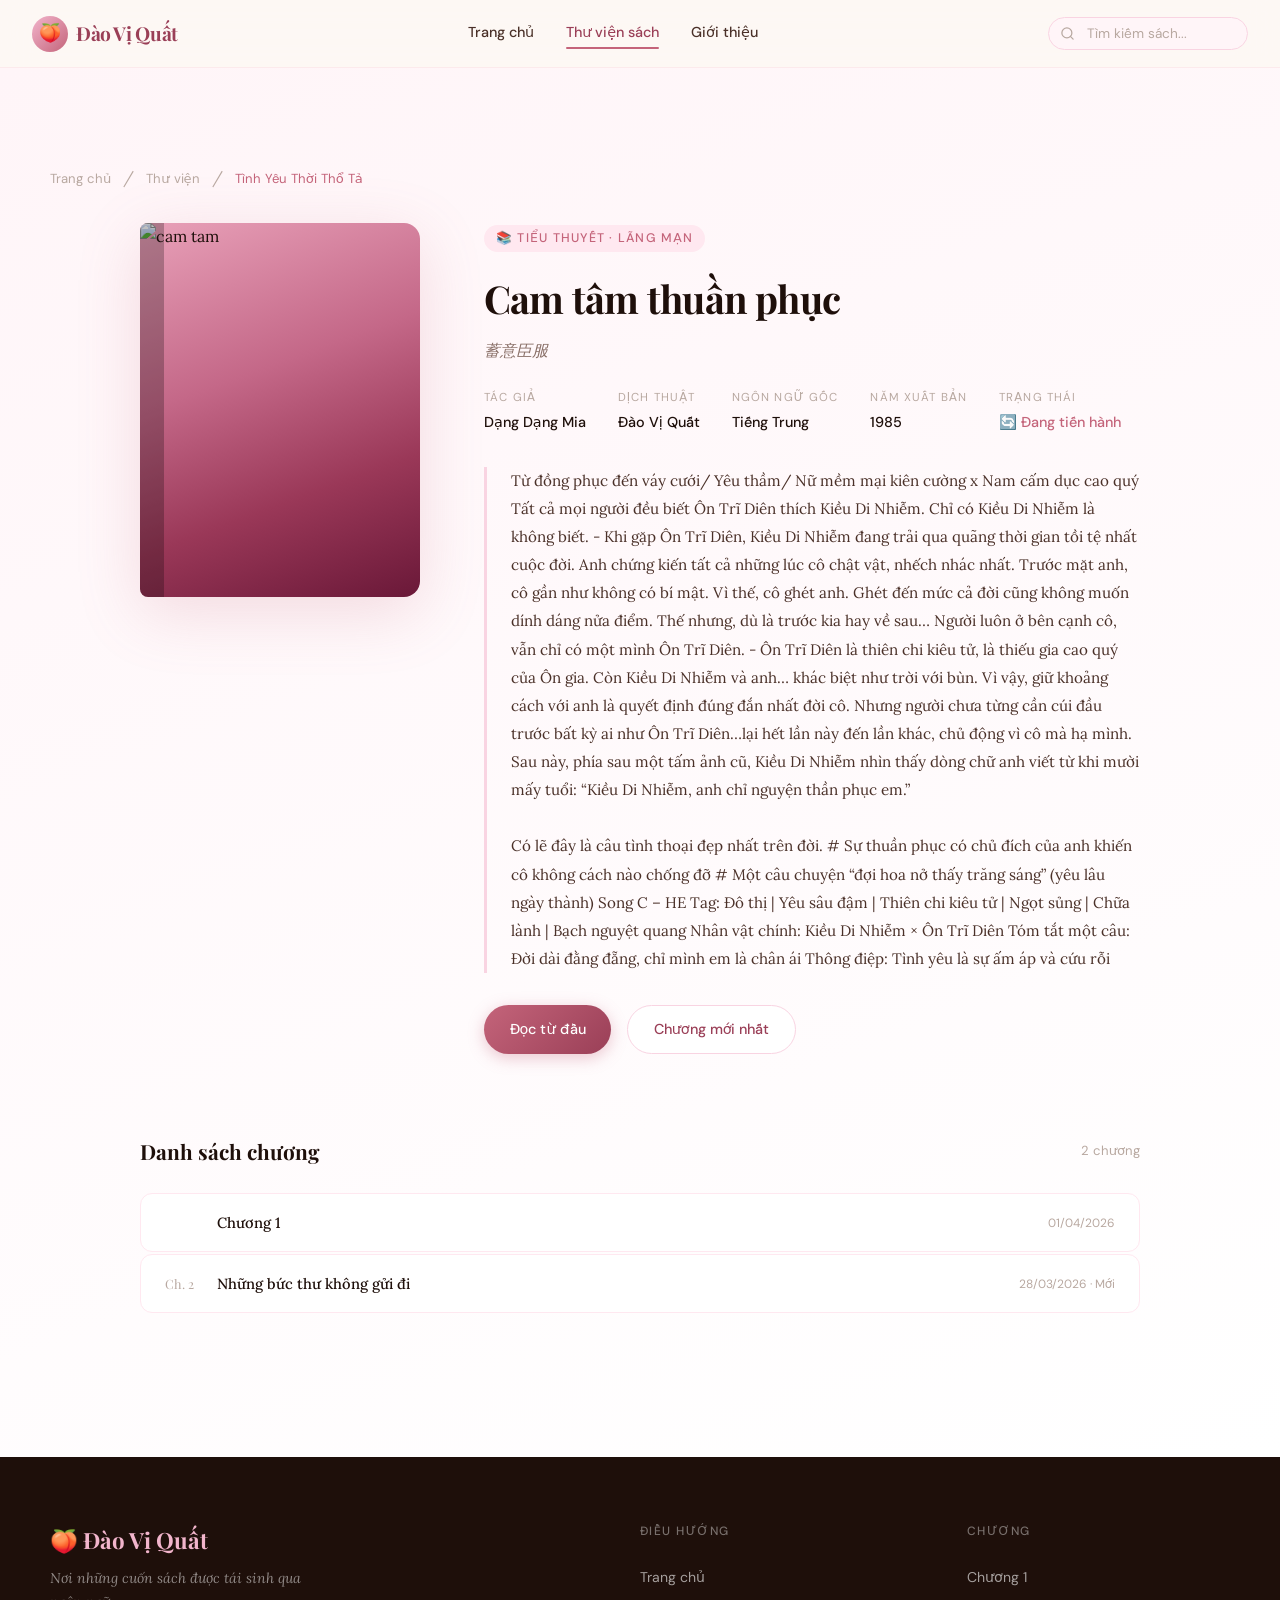
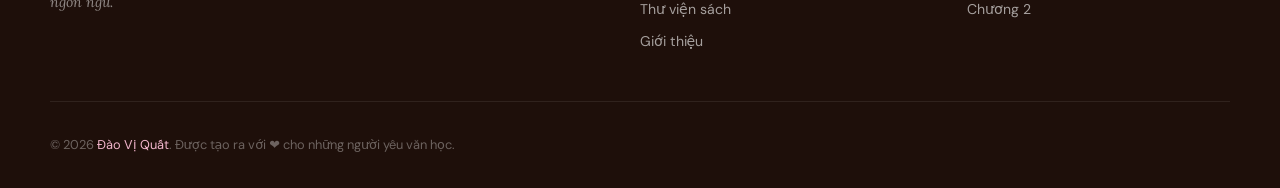
==== books/tinh-yeu-thoi-cholera/index.html @ f470ca55 "Initial commit" ====
<!DOCTYPE html>
<html lang="vi">
<head>
  <meta charset="UTF-8" />
  <meta name="viewport" content="width=device-width, initial-scale=1.0" />
  <meta name="description" content="Tình Yêu Thời Thổ Tả — Gabriel García Márquez. Bản dịch tiếng Việt bởi nhóm Đào Vị Quất." />
  <title>Tình Yêu Thời Thổ Tả — Đào Vị Quất</title>
  <link rel="preconnect" href="https://fonts.googleapis.com" />
  <link rel="preconnect" href="https://fonts.gstatic.com" crossorigin />
  <link href="https://fonts.googleapis.com/css2?family=Playfair+Display:ital,wght@0,400;0,600;0,700;1,400;1,600&family=Lora:ital,wght@0,400;0,500;1,400&family=DM+Sans:wght@300;400;500&display=swap" rel="stylesheet" />
  <link rel="stylesheet" href="../../assets/styles/main.css" />
</head>
<body>

  <!-- Navigation -->
  <nav class="navbar" id="navbar">
    <a href="../../index.html" class="nav-logo">
      <div class="nav-logo-icon">🍑</div>
      <span class="nav-logo-text">Đào Vị Quất</span>
    </a>
    <div class="nav-links">
      <a href="../../index.html">Trang chủ</a>
      <a href="../../library.html" class="active">Thư viện sách</a>
      <a href="../../about.html">Giới thiệu</a>
    </div>
    <div class="nav-search">
      <div class="search-input-wrap">
        <svg class="search-icon" xmlns="http://www.w3.org/2000/svg" width="15" height="15" viewBox="0 0 24 24" fill="none" stroke="currentColor" stroke-width="2" stroke-linecap="round" stroke-linejoin="round"><circle cx="11" cy="11" r="8"/><path d="m21 21-4.35-4.35"/></svg>
        <input type="text" placeholder="Tìm kiếm sách..." aria-label="Tìm kiếm" />
      </div>
    </div>
    <button class="nav-toggle" id="navToggle" aria-label="Mở menu">
      <span></span><span></span><span></span>
    </button>
  </nav>

  <!-- Book Detail Header -->
  <div class="book-detail-header">
    <div class="container">
      <!-- Breadcrumb -->
      <nav style="margin-bottom: 2rem;">
        <a href="../../index.html" style="font-family: var(--font-ui); font-size: 0.82rem; color: var(--text-mute);">Trang chủ</a>
        <span style="color: var(--text-mute); margin: 0 0.5rem;">/</span>
        <a href="../../library.html" style="font-family: var(--font-ui); font-size: 0.82rem; color: var(--text-mute);">Thư viện</a>
        <span style="color: var(--text-mute); margin: 0 0.5rem;">/</span>
        <span style="font-family: var(--font-ui); font-size: 0.82rem; color: var(--rose);">Tình Yêu Thời Thổ Tả</span>
      </nav>

      <div class="book-detail-layout">
        <!-- Cover -->
        <div class="book-detail-cover fade-in">
          <div class="book-detail-cover-art" style="background: linear-gradient(160deg,#E8A0B8 0%,#C46888 40%,#9A3858 70%,#6A1838 100%)">
            <img src="camtam.jpg" alt="cam tam" class="book-cover-img">
            <div class="book-detail-spine"></div>
            <div class="book-detail-cover-inner">
            </div>
          </div>
        </div>

        <!-- Info -->
        <div class="book-detail-info fade-in" data-delay="0.1">
          <div class="book-detail-genre">📚 Tiểu thuyết · Lãng mạn</div>

          <h1 class="book-detail-title">Cam tâm thuần phục</h1>
          <p class="book-detail-title-original">蓄意臣服 </p>

          <div class="book-meta-row">
            <div class="book-meta-item">
              <div class="book-meta-label">Tác giả</div>
              <div class="book-meta-value">Dạng Dạng Mia</div>
            </div>
            <div class="book-meta-item">
              <div class="book-meta-label">Dịch thuật</div>
              <div class="book-meta-value">Đào Vị Quất</div>
            </div>
            <div class="book-meta-item">
              <div class="book-meta-label">Ngôn ngữ gốc</div>
              <div class="book-meta-value">Tiếng Trung</div>
            </div>
            <div class="book-meta-item">
              <div class="book-meta-label">Năm xuất bản</div>
              <div class="book-meta-value">1985</div>
            </div>
            <div class="book-meta-item">
              <div class="book-meta-label">Trạng thái</div>
              <div class="book-meta-value" style="color: var(--rose);">🔄 Đang tiến hành</div>
            </div>
          </div>

          <blockquote class="book-description">
            Từ đồng phục đến váy cưới/ Yêu thầm/ Nữ mềm mại kiên cường x Nam cấm dục cao quý
Tất cả mọi người đều biết Ôn Trĩ Diên thích Kiều Di Nhiễm.
Chỉ có Kiều Di Nhiễm là không biết.
-
Khi gặp Ôn Trĩ Diên, Kiều Di Nhiễm đang trải qua quãng thời gian tồi tệ nhất cuộc đời.
Anh chứng kiến tất cả những lúc cô chật vật, nhếch nhác nhất.
Trước mặt anh, cô gần như không có bí mật.
Vì thế, cô ghét anh.
Ghét đến mức cả đời cũng không muốn dính dáng nửa điểm.
Thế nhưng, dù là trước kia hay về sau…
Người luôn ở bên cạnh cô, vẫn chỉ có một mình Ôn Trĩ Diên.
-
Ôn Trĩ Diên là thiên chi kiêu tử, là thiếu gia cao quý của Ôn gia.
Còn Kiều Di Nhiễm và anh… khác biệt như trời với bùn.
Vì vậy, giữ khoảng cách với anh  là quyết định đúng đắn nhất đời cô.
Nhưng người chưa từng cần cúi đầu trước bất kỳ ai như Ôn Trĩ Diên…lại hết lần này đến lần khác, chủ động vì cô mà hạ mình.
Sau này, phía sau một tấm ảnh cũ, Kiều Di Nhiễm nhìn thấy dòng chữ anh viết từ khi mười mấy tuổi:
“Kiều Di Nhiễm, anh chỉ nguyện thần phục em.”

            <br /><br />
            Có lẽ đây là câu tình thoại đẹp nhất trên đời.
# Sự thuần phục có chủ đích của anh khiến cô không cách nào chống đỡ #
Một câu chuyện “đợi hoa nở thấy trăng sáng” (yêu lâu ngày thành)
Song C – HE
Tag: Đô thị | Yêu sâu đậm | Thiên chi kiêu tử | Ngọt sủng | Chữa lành | Bạch nguyệt quang
Nhân vật chính: Kiều Di Nhiễm × Ôn Trĩ Diên
Tóm tắt một câu:
Đời dài đằng đẵng, chỉ mình em là chân ái
Thông điệp:
Tình yêu là sự ấm áp và cứu rỗi

          </blockquote>

          <div class="book-detail-actions">
            <a href="chapter1.html" class="btn btn-primary">
              Đọc từ đầu
            </a>
            <a href="chapter2.html" class="btn btn-secondary">
              Chương mới nhất
            </a>
          </div>
        </div>
      </div>

      <!-- Chapter List -->
      <div class="chapter-list-section">
        <div class="chapter-list-header">
          <h2 class="chapter-list-title">Danh sách chương</h2>
          <span style="font-family: var(--font-ui); font-size: 0.82rem; color: var(--text-mute);">2 chương</span>
        </div>

        <div class="chapter-list">
          <a href="chapter1.html" class="chapter-item">
            <div class="chapter-item-left">
              <span class="chapter-number"></span>
              <span class="chapter-item-title">Chương 1</span>
            </div>
            <span class="chapter-item-meta">01/04/2026</span>
          </a>
          <a href="chapter2.html" class="chapter-item">
            <div class="chapter-item-left">
              <span class="chapter-number">Ch. 2</span>
              <span class="chapter-item-title">Những bức thư không gửi đi</span>
            </div>
            <span class="chapter-item-meta">28/03/2026 · Mới</span>
          </a>
        </div>
      </div>
    </div>
  </div>

  <!-- Footer -->
  <footer class="footer">
    <div class="footer-inner">
      <div class="footer-top">
        <div>
          <div class="footer-brand-name">🍑 Đào Vị Quất</div>
          <p class="footer-brand-desc">Nơi những cuốn sách được tái sinh qua ngôn ngữ.</p>
        </div>
        <div>
          <div class="footer-col-title">Điều hướng</div>
          <nav class="footer-links">
            <a href="../../index.html">Trang chủ</a>
            <a href="../../library.html">Thư viện sách</a>
            <a href="../../about.html">Giới thiệu</a>
          </nav>
        </div>
        <div>
          <div class="footer-col-title">Chương</div>
          <nav class="footer-links">
            <a href="chapter1.html">Chương 1</a>
            <a href="chapter2.html">Chương 2</a>
          </nav>
        </div>
      </div>
      <div class="footer-bottom">
        <p class="footer-copy">© 2026 <span>Đào Vị Quất</span>. Được tạo ra với ❤️ cho những người yêu văn học.</p>
      </div>
    </div>
  </footer>

  <script src="../../assets/scripts/main.js"></script>
</body>
</html>
---- assets/styles/main.css ----
/* ============================================================
   ĐÀO VỊ QUẤT — Main Stylesheet
   A premium literary translation platform
   ============================================================ */

/* --- Google Fonts --- */
@import url('https://fonts.googleapis.com/css2?family=Playfair+Display:ital,wght@0,400;0,600;0,700;1,400;1,600&family=Lora:ital,wght@0,400;0,500;1,400&family=DM+Sans:wght@300;400;500&display=swap');

/* ============================================================
   CSS CUSTOM PROPERTIES
   ============================================================ */
:root {
  /* Pink Palette */
  --pink-50:  #FFF5F8;
  --pink-100: #FFE8F0;
  --pink-200: #F9D4E2;
  --pink-300: #F2B5CC;
  --pink-400: #E88FAF;
  --pink-500: #D4698F;
  --pink-600: #B84E75;
  --pink-700: #8E3258;
  --rose:     #C4647A;
  --rose-dark:#9A3F57;

  /* Neutral Palette */
  --cream:    #FDF8F5;
  --beige:    #F5EDE6;
  --warm-100: #EDE0D8;
  --warm-200: #D4C5BA;
  --text-dark:#1E0F0A;
  --text-mid: #4A3028;
  --text-soft:#8A7068;
  --text-mute:#B8A8A0;

  /* Typography */
  --font-serif: 'Playfair Display', Georgia, serif;
  --font-body:  'Lora', Georgia, serif;
  --font-ui:    'DM Sans', system-ui, sans-serif;

  /* Spacing */
  --space-xs:  0.25rem;
  --space-sm:  0.5rem;
  --space-md:  1rem;
  --space-lg:  1.5rem;
  --space-xl:  2rem;
  --space-2xl: 3rem;
  --space-3xl: 4rem;
  --space-4xl: 6rem;

  /* Borders */
  --radius-sm: 6px;
  --radius-md: 12px;
  --radius-lg: 20px;
  --radius-xl: 32px;

  /* Shadows */
  --shadow-sm:  0 2px 8px rgba(196, 100, 122, 0.08);
  --shadow-md:  0 4px 20px rgba(196, 100, 122, 0.12);
  --shadow-lg:  0 8px 40px rgba(196, 100, 122, 0.16);
  --shadow-xl:  0 16px 64px rgba(196, 100, 122, 0.20);

  /* Transitions */
  --ease-smooth: cubic-bezier(0.4, 0, 0.2, 1);
  --ease-spring: cubic-bezier(0.34, 1.56, 0.64, 1);
}

/* ============================================================
   RESET & BASE
   ============================================================ */
*, *::before, *::after {
  box-sizing: border-box;
  margin: 0;
  padding: 0;
}

html {
  scroll-behavior: smooth;
  font-size: 16px;
}

body {
  font-family: var(--font-body);
  background-color: var(--cream);
  color: var(--text-dark);
  line-height: 1.7;
  -webkit-font-smoothing: antialiased;
  -moz-osx-font-smoothing: grayscale;
  overflow-x: hidden;
}

img {
  max-width: 100%;
  height: auto;
  display: block;
}

a {
  color: inherit;
  text-decoration: none;
}

ul { list-style: none; }

button {
  cursor: pointer;
  border: none;
  background: none;
  font-family: inherit;
}

/* ============================================================
   NAVIGATION
   ============================================================ */
.navbar {
  position: fixed;
  top: 0;
  left: 0;
  right: 0;
  z-index: 1000;
  padding: 0 var(--space-xl);
  height: 68px;
  display: flex;
  align-items: center;
  justify-content: space-between;
  background: rgba(253, 248, 245, 0.82);
  backdrop-filter: blur(20px);
  -webkit-backdrop-filter: blur(20px);
  border-bottom: 1px solid rgba(249, 212, 226, 0.4);
  transition: box-shadow 0.3s var(--ease-smooth);
}

.navbar.scrolled {
  box-shadow: var(--shadow-sm);
}

/* Logo */
.nav-logo {
  display: flex;
  align-items: center;
  gap: var(--space-sm);
}

.nav-logo-icon {
  width: 36px;
  height: 36px;
  background: linear-gradient(135deg, var(--pink-300), var(--rose));
  border-radius: 50%;
  display: flex;
  align-items: center;
  justify-content: center;
  font-size: 18px;
}

.nav-logo-text {
  font-family: var(--font-serif);
  font-size: 1.2rem;
  font-weight: 700;
  color: var(--rose-dark);
  letter-spacing: -0.02em;
}

/* Nav Links */
.nav-links {
  display: flex;
  align-items: center;
  gap: var(--space-xl);
}

.nav-links a {
  font-family: var(--font-ui);
  font-size: 0.9rem;
  font-weight: 500;
  color: var(--text-mid);
  position: relative;
  padding-bottom: 2px;
  transition: color 0.25s;
}

.nav-links a::after {
  content: '';
  position: absolute;
  bottom: -2px;
  left: 0;
  width: 0;
  height: 2px;
  background: var(--rose);
  border-radius: 2px;
  transition: width 0.3s var(--ease-smooth);
}

.nav-links a:hover,
.nav-links a.active {
  color: var(--rose-dark);
}

.nav-links a:hover::after,
.nav-links a.active::after {
  width: 100%;
}

/* Nav Search */
.nav-search {
  display: flex;
  align-items: center;
  gap: var(--space-md);
}

.search-input-wrap {
  position: relative;
  display: flex;
  align-items: center;
}

.search-input-wrap input {
  padding: 0.45rem 1rem 0.45rem 2.4rem;
  border: 1.5px solid var(--pink-200);
  border-radius: 100px;
  background: var(--pink-50);
  font-family: var(--font-ui);
  font-size: 0.85rem;
  color: var(--text-dark);
  width: 200px;
  transition: border-color 0.25s, box-shadow 0.25s, width 0.3s var(--ease-smooth);
  outline: none;
}

.search-input-wrap input:focus {
  border-color: var(--rose);
  box-shadow: 0 0 0 3px rgba(196, 100, 122, 0.1);
  width: 260px;
}

.search-input-wrap input::placeholder {
  color: var(--text-mute);
}

.search-icon {
  position: absolute;
  left: 0.75rem;
  color: var(--text-mute);
  pointer-events: none;
}

/* Mobile Menu Toggle */
.nav-toggle {
  display: none;
  flex-direction: column;
  gap: 5px;
  cursor: pointer;
  padding: 4px;
}

.nav-toggle span {
  width: 24px;
  height: 2px;
  background: var(--text-mid);
  border-radius: 2px;
  transition: 0.3s;
}

/* ============================================================
   HERO SECTION
   ============================================================ */
.hero {
  min-height: 100vh;
  display: flex;
  align-items: center;
  position: relative;
  overflow: hidden;
  padding: 0 var(--space-xl);
  padding-top: 68px;
}

/* Decorative background layers */
.hero-bg {
  position: absolute;
  inset: 0;
  z-index: 0;
}

.hero-bg-gradient {
  position: absolute;
  inset: 0;
  background:
    radial-gradient(ellipse 80% 70% at 60% 40%, rgba(249, 212, 226, 0.5) 0%, transparent 70%),
    radial-gradient(ellipse 50% 60% at 10% 80%, rgba(242, 181, 204, 0.3) 0%, transparent 60%),
    linear-gradient(160deg, #FFF5F8 0%, #FDF3F0 50%, #FFF8F5 100%);
}

/* Decorative petals */
.petal {
  position: absolute;
  border-radius: 50% 0 50% 0;
  opacity: 0.12;
  animation: floatPetal linear infinite;
}

.petal-1 { width: 120px; height: 120px; top: 15%; right: 15%; background: var(--pink-300); animation-duration: 18s; animation-delay: 0s; }
.petal-2 { width: 80px; height: 80px; top: 60%; right: 8%; background: var(--rose); animation-duration: 22s; animation-delay: -5s; transform: rotate(45deg); }
.petal-3 { width: 160px; height: 160px; top: 20%; right: 35%; background: var(--pink-200); animation-duration: 26s; animation-delay: -10s; transform: rotate(90deg); }
.petal-4 { width: 60px; height: 60px; top: 70%; left: 5%; background: var(--pink-400); animation-duration: 20s; animation-delay: -8s; }
.petal-5 { width: 100px; height: 100px; top: 35%; right: 5%; background: var(--pink-300); animation-duration: 30s; animation-delay: -15s; transform: rotate(135deg); }

@keyframes floatPetal {
  0%   { transform: translateY(0) rotate(0deg); }
  33%  { transform: translateY(-20px) rotate(120deg); }
  66%  { transform: translateY(10px) rotate(240deg); }
  100% { transform: translateY(0) rotate(360deg); }
}

/* Decorative circle */
.hero-circle {
  position: absolute;
  right: -80px;
  top: 50%;
  transform: translateY(-50%);
  width: 600px;
  height: 600px;
  border-radius: 50%;
  background: linear-gradient(135deg, var(--pink-200) 0%, var(--pink-300) 50%, var(--pink-400) 100%);
  opacity: 0.18;
  filter: blur(2px);
}

/* Hero Content */
.hero-content {
  position: relative;
  z-index: 1;
  max-width: 680px;
  animation: heroFadeIn 1s var(--ease-smooth) both;
}

@keyframes heroFadeIn {
  from { opacity: 0; transform: translateY(30px); }
  to   { opacity: 1; transform: translateY(0); }
}

.hero-eyebrow {
  display: inline-flex;
  align-items: center;
  gap: var(--space-sm);
  font-family: var(--font-ui);
  font-size: 0.82rem;
  font-weight: 500;
  letter-spacing: 0.12em;
  text-transform: uppercase;
  color: var(--rose);
  margin-bottom: var(--space-lg);
  animation: heroFadeIn 1s var(--ease-smooth) 0.1s both;
}

.hero-eyebrow-line {
  width: 32px;
  height: 1px;
  background: var(--rose);
}

.hero-title {
  font-family: var(--font-serif);
  font-size: clamp(3rem, 6vw, 5.5rem);
  font-weight: 700;
  line-height: 1.08;
  letter-spacing: -0.03em;
  color: var(--rose-dark);
  margin-bottom: var(--space-lg);
  animation: heroFadeIn 1s var(--ease-smooth) 0.2s both;
}

.hero-title em {
  font-style: italic;
  color: var(--rose);
}

.hero-tagline {
  font-family: var(--font-body);
  font-size: clamp(1.05rem, 2vw, 1.25rem);
  font-style: italic;
  color: var(--text-mid);
  margin-bottom: var(--space-md);
  animation: heroFadeIn 1s var(--ease-smooth) 0.3s both;
}

.hero-desc {
  font-family: var(--font-ui);
  font-size: 0.95rem;
  color: var(--text-soft);
  max-width: 480px;
  line-height: 1.7;
  margin-bottom: var(--space-2xl);
  animation: heroFadeIn 1s var(--ease-smooth) 0.4s both;
}

.hero-actions {
  display: flex;
  gap: var(--space-md);
  flex-wrap: wrap;
  animation: heroFadeIn 1s var(--ease-smooth) 0.5s both;
}

/* Hero Stats */
.hero-stats {
  position: relative;
  z-index: 1;
  display: flex;
  gap: var(--space-2xl);
  margin-top: var(--space-3xl);
  padding-top: var(--space-2xl);
  border-top: 1px solid var(--pink-200);
  animation: heroFadeIn 1s var(--ease-smooth) 0.6s both;
}

.hero-stat-number {
  font-family: var(--font-serif);
  font-size: 2rem;
  font-weight: 700;
  color: var(--rose-dark);
  line-height: 1;
}

.hero-stat-label {
  font-family: var(--font-ui);
  font-size: 0.8rem;
  color: var(--text-soft);
  margin-top: 4px;
}

/* Hero Book Mockup */
.hero-visual {
  position: absolute;
  right: 8%;
  top: 50%;
  transform: translateY(-50%);
  z-index: 1;
  animation: heroFadeIn 1s var(--ease-smooth) 0.3s both;
}

.book-stack {
  position: relative;
  width: 260px;
  height: 340px;
}

.book-mockup {
  position: absolute;
  width: 200px;
  height: 280px;
  border-radius: 4px 12px 12px 4px;
  box-shadow: var(--shadow-xl), 8px 8px 0 rgba(196, 100, 122, 0.15);
  overflow: hidden;
  transition: transform 0.4s var(--ease-spring);
}

.book-mockup-1 {
  top: 0;
  left: 40px;
  z-index: 3;
  background: linear-gradient(160deg, #E8A0B8 0%, #C46888 50%, #9A3F58 100%);
  transform: rotate(-3deg);
}

.book-mockup-2 {
  top: 20px;
  left: 20px;
  z-index: 2;
  background: linear-gradient(160deg, #F2C4D8 0%, #E88FAF 50%, #C4688A 100%);
  transform: rotate(2deg);
}

.book-mockup-3 {
  top: 40px;
  left: 0;
  z-index: 1;
  background: linear-gradient(160deg, #FAE0EC 0%, #F2B5CC 50%, #E88FAF 100%);
  transform: rotate(5deg);
}

.book-mockup:hover {
  transform: rotate(0deg) translateY(-8px) !important;
}

.book-spine {
  position: absolute;
  left: 0;
  top: 0;
  bottom: 0;
  width: 16px;
  background: rgba(0,0,0,0.2);
}

.book-content {
  padding: 24px 20px 20px 36px;
  height: 100%;
  display: flex;
  flex-direction: column;
  justify-content: space-between;
}

.book-content-title {
  font-family: var(--font-serif);
  font-size: 1rem;
  font-style: italic;
  color: white;
  line-height: 1.3;
}

.book-content-author {
  font-family: var(--font-ui);
  font-size: 0.7rem;
  color: rgba(255,255,255,0.7);
  letter-spacing: 0.08em;
  text-transform: uppercase;
}

/* ============================================================
   BUTTONS
   ============================================================ */
.btn {
  display: inline-flex;
  align-items: center;
  gap: var(--space-sm);
  font-family: var(--font-ui);
  font-size: 0.9rem;
  font-weight: 500;
  padding: 0.7rem 1.6rem;
  border-radius: 100px;
  transition: all 0.25s var(--ease-smooth);
  cursor: pointer;
  text-decoration: none;
}

.btn-primary {
  background: linear-gradient(135deg, var(--rose) 0%, var(--rose-dark) 100%);
  color: white;
  box-shadow: 0 4px 16px rgba(196, 100, 122, 0.35);
}

.btn-primary:hover {
  transform: translateY(-2px);
  box-shadow: 0 8px 28px rgba(196, 100, 122, 0.45);
  background: linear-gradient(135deg, var(--pink-500) 0%, var(--rose) 100%);
}

.btn-secondary {
  background: white;
  color: var(--rose-dark);
  border: 1.5px solid var(--pink-200);
}

.btn-secondary:hover {
  border-color: var(--rose);
  background: var(--pink-50);
  transform: translateY(-2px);
  box-shadow: var(--shadow-sm);
}

.btn-ghost {
  color: var(--rose-dark);
  padding: 0.7rem 1.2rem;
}

.btn-ghost:hover {
  background: var(--pink-50);
}

.btn-sm {
  font-size: 0.82rem;
  padding: 0.5rem 1.1rem;
}

.btn-icon {
  width: 20px;
  height: 20px;
}

/* ============================================================
   SECTION LAYOUT
   ============================================================ */
.section {
  padding: var(--space-4xl) var(--space-xl);
}

.section-alt {
  background: white;
}

.section-pink {
  background: var(--pink-50);
}

.container {
  max-width: 1180px;
  margin: 0 auto;
}

.section-header {
  text-align: center;
  margin-bottom: var(--space-3xl);
}

.section-eyebrow {
  display: inline-flex;
  align-items: center;
  gap: var(--space-sm);
  font-family: var(--font-ui);
  font-size: 0.78rem;
  font-weight: 500;
  letter-spacing: 0.14em;
  text-transform: uppercase;
  color: var(--rose);
  margin-bottom: var(--space-md);
}

.section-eyebrow::before,
.section-eyebrow::after {
  content: '';
  width: 24px;
  height: 1px;
  background: var(--rose);
  opacity: 0.6;
}

.section-title {
  font-family: var(--font-serif);
  font-size: clamp(1.8rem, 3.5vw, 2.8rem);
  font-weight: 700;
  color: var(--text-dark);
  line-height: 1.2;
  margin-bottom: var(--space-md);
  letter-spacing: -0.02em;
}

.section-subtitle {
  font-family: var(--font-body);
  font-size: 1rem;
  color: var(--text-soft);
  max-width: 480px;
  margin: 0 auto;
  line-height: 1.7;
}

/* ============================================================
   BOOK CARDS
   ============================================================ */
.books-grid {
  display: grid;
  grid-template-columns: repeat(auto-fill, minmax(240px, 1fr));
  gap: var(--space-xl);
}

.book-card {
  background: white;
  border-radius: var(--radius-lg);
  overflow: hidden;
  border: 1px solid var(--pink-100);
  transition: transform 0.3s var(--ease-spring), box-shadow 0.3s var(--ease-smooth);
  position: relative;
}

.book-card:hover {
  transform: translateY(-6px);
  box-shadow: var(--shadow-lg);
}

.book-card-cover {
  position: relative;
  aspect-ratio: 3/4;
  overflow: hidden;
}

.book-card-cover-art {
  width: 100%;
  height: 100%;
  display: flex;
  align-items: flex-end;
  padding: 20px;
  position: relative;
  transition: transform 0.4s var(--ease-smooth);
}

.book-card:hover .book-card-cover-art {
  transform: scale(1.03);
}

.book-cover-spine {
  position: absolute;
  left: 0;
  top: 0;
  bottom: 0;
  width: 20px;
  background: rgba(0,0,0,0.2);
}

.book-cover-text {
  position: relative;
  z-index: 1;
}

.book-cover-title {
  font-family: var(--font-serif);
  font-style: italic;
  font-size: 1.05rem;
  color: white;
  line-height: 1.3;
  text-shadow: 0 2px 8px rgba(0,0,0,0.3);
}

.book-cover-author-small {
  font-family: var(--font-ui);
  font-size: 0.65rem;
  color: rgba(255,255,255,0.75);
  letter-spacing: 0.1em;
  text-transform: uppercase;
  margin-top: 4px;
}

.book-card-badge {
  position: absolute;
  top: var(--space-md);
  right: var(--space-md);
  font-family: var(--font-ui);
  font-size: 0.7rem;
  font-weight: 500;
  padding: 3px 10px;
  border-radius: 100px;
  backdrop-filter: blur(8px);
}

.badge-ongoing {
  background: rgba(255,255,255,0.9);
  color: var(--rose);
  border: 1px solid rgba(196, 100, 122, 0.3);
}

.badge-completed {
  background: rgba(255,255,255,0.9);
  color: #5A8F6A;
  border: 1px solid rgba(90, 143, 106, 0.3);
}

.badge-new {
  background: var(--rose);
  color: white;
}

.book-card-body {
  padding: var(--space-lg);
}

.book-card-title {
  font-family: var(--font-serif);
  font-size: 1.05rem;
  font-weight: 700;
  color: var(--text-dark);
  line-height: 1.3;
  margin-bottom: var(--space-xs);
  display: -webkit-box;
  -webkit-line-clamp: 2;
  -webkit-box-orient: vertical;
  overflow: hidden;
}

.book-card-meta {
  display: flex;
  flex-direction: column;
  gap: 2px;
  margin-bottom: var(--space-sm);
}

.book-card-author {
  font-family: var(--font-ui);
  font-size: 0.78rem;
  color: var(--text-soft);
}

.book-card-translator {
  font-family: var(--font-ui);
  font-size: 0.72rem;
  color: var(--text-mute);
}

.book-card-desc {
  font-family: var(--font-body);
  font-size: 0.85rem;
  color: var(--text-mid);
  line-height: 1.6;
  margin-bottom: var(--space-md);
  display: -webkit-box;
  -webkit-line-clamp: 2;
  -webkit-box-orient: vertical;
  overflow: hidden;
}

.book-card-footer {
  display: flex;
  align-items: center;
  justify-content: space-between;
  border-top: 1px solid var(--pink-100);
  padding-top: var(--space-md);
}

.book-chapters-count {
  font-family: var(--font-ui);
  font-size: 0.75rem;
  color: var(--text-mute);
  display: flex;
  align-items: center;
  gap: 4px;
}

/* ============================================================
   CATEGORIES SECTION
   ============================================================ */
.categories-grid {
  display: grid;
  grid-template-columns: repeat(2, 1fr);
  gap: var(--space-xl);
  max-width: 800px;
  margin: 0 auto;
}

.category-card {
  background: white;
  border-radius: var(--radius-xl);
  padding: var(--space-2xl);
  text-align: center;
  border: 1.5px solid var(--pink-100);
  cursor: pointer;
  transition: all 0.3s var(--ease-spring);
  text-decoration: none;
  color: inherit;
  display: block;
}

.category-card:hover {
  border-color: var(--rose);
  transform: translateY(-4px);
  box-shadow: var(--shadow-md);
  background: var(--pink-50);
}

.category-icon {
  width: 64px;
  height: 64px;
  border-radius: 50%;
  background: linear-gradient(135deg, var(--pink-200), var(--pink-300));
  display: flex;
  align-items: center;
  justify-content: center;
  margin: 0 auto var(--space-lg);
  font-size: 1.8rem;
  transition: transform 0.3s var(--ease-spring);
}

.category-card:hover .category-icon {
  transform: scale(1.12) rotate(-5deg);
}

.category-title {
  font-family: var(--font-serif);
  font-size: 1.25rem;
  font-weight: 700;
  color: var(--text-dark);
  margin-bottom: var(--space-sm);
}

.category-desc {
  font-family: var(--font-ui);
  font-size: 0.85rem;
  color: var(--text-soft);
  line-height: 1.5;
}

.category-count {
  display: inline-block;
  margin-top: var(--space-md);
  font-family: var(--font-ui);
  font-size: 0.75rem;
  font-weight: 500;
  color: var(--rose);
  background: var(--pink-100);
  padding: 3px 12px;
  border-radius: 100px;
}

/* ============================================================
   LATEST TRANSLATIONS
   ============================================================ */
.updates-list {
  display: flex;
  flex-direction: column;
  gap: 1px;
  background: var(--pink-100);
  border-radius: var(--radius-lg);
  overflow: hidden;
  border: 1px solid var(--pink-100);
}

.update-item {
  display: grid;
  grid-template-columns: auto 1fr auto;
  gap: var(--space-lg);
  align-items: center;
  background: white;
  padding: var(--space-lg) var(--space-xl);
  transition: background 0.2s;
  text-decoration: none;
  color: inherit;
}

.update-item:hover {
  background: var(--pink-50);
}

.update-item:hover .update-title {
  color: var(--rose-dark);
}

.update-cover-mini {
  width: 44px;
  height: 60px;
  border-radius: 4px 8px 8px 4px;
  overflow: hidden;
  flex-shrink: 0;
  box-shadow: var(--shadow-sm);
}

.update-cover-mini-art {
  width: 100%;
  height: 100%;
}

.update-info {}

.update-book-name {
  font-family: var(--font-serif);
  font-size: 0.88rem;
  color: var(--text-soft);
  margin-bottom: 2px;
}

.update-title {
  font-family: var(--font-serif);
  font-size: 0.95rem;
  font-weight: 600;
  color: var(--text-dark);
  transition: color 0.2s;
}

.update-meta {
  text-align: right;
  flex-shrink: 0;
}

.update-date {
  font-family: var(--font-ui);
  font-size: 0.75rem;
  color: var(--text-mute);
}

.update-new-badge {
  display: inline-block;
  font-family: var(--font-ui);
  font-size: 0.65rem;
  font-weight: 600;
  color: white;
  background: var(--rose);
  padding: 1px 7px;
  border-radius: 100px;
  margin-top: 4px;
  letter-spacing: 0.05em;
}

/* ============================================================
   ABOUT BANNER
   ============================================================ */
.about-banner {
  padding: var(--space-4xl) var(--space-xl);
  background: linear-gradient(135deg, var(--rose-dark) 0%, var(--rose) 50%, var(--pink-500) 100%);
  position: relative;
  overflow: hidden;
  text-align: center;
}

.about-banner::before {
  content: '';
  position: absolute;
  inset: 0;
  background: url("data:image/svg+xml,%3Csvg width='60' height='60' viewBox='0 0 60 60' xmlns='http://www.w3.org/2000/svg'%3E%3Cg fill='none' fill-rule='evenodd'%3E%3Cg fill='%23ffffff' fill-opacity='0.04'%3E%3Cpath d='M36 34v-4h-2v4h-4v2h4v4h2v-4h4v-2h-4zm0-30V0h-2v4h-4v2h4v4h2V6h4V4h-4zM6 34v-4H4v4H0v2h4v4h2v-4h4v-2H6zM6 4V0H4v4H0v2h4v4h2V6h4V4H6z'/%3E%3C/g%3E%3C/g%3E%3C/svg%3E");
}

.about-banner-content {
  position: relative;
  z-index: 1;
  max-width: 600px;
  margin: 0 auto;
}

.about-banner-title {
  font-family: var(--font-serif);
  font-size: clamp(1.8rem, 3.5vw, 2.8rem);
  font-weight: 700;
  color: white;
  line-height: 1.2;
  margin-bottom: var(--space-md);
}

.about-banner-text {
  font-family: var(--font-body);
  font-size: 1rem;
  color: rgba(255,255,255,0.85);
  line-height: 1.7;
  font-style: italic;
  margin-bottom: var(--space-xl);
}

/* ============================================================
   FOOTER
   ============================================================ */
.footer {
  background: var(--text-dark);
  color: white;
  padding: var(--space-3xl) var(--space-xl) var(--space-xl);
}

.footer-inner {
  max-width: 1180px;
  margin: 0 auto;
}

.footer-top {
  display: grid;
  grid-template-columns: 2fr 1fr 1fr;
  gap: var(--space-3xl);
  padding-bottom: var(--space-2xl);
  border-bottom: 1px solid rgba(255,255,255,0.08);
  margin-bottom: var(--space-xl);
}

.footer-brand-name {
  font-family: var(--font-serif);
  font-size: 1.4rem;
  font-weight: 700;
  color: var(--pink-300);
  margin-bottom: var(--space-sm);
}

.footer-brand-desc {
  font-family: var(--font-body);
  font-size: 0.88rem;
  color: rgba(255,255,255,0.5);
  line-height: 1.7;
  font-style: italic;
  max-width: 280px;
}

.footer-col-title {
  font-family: var(--font-ui);
  font-size: 0.75rem;
  font-weight: 500;
  letter-spacing: 0.12em;
  text-transform: uppercase;
  color: rgba(255,255,255,0.4);
  margin-bottom: var(--space-lg);
}

.footer-links {
  display: flex;
  flex-direction: column;
  gap: var(--space-sm);
}

.footer-links a {
  font-family: var(--font-ui);
  font-size: 0.88rem;
  color: rgba(255,255,255,0.6);
  transition: color 0.2s;
}

.footer-links a:hover {
  color: var(--pink-300);
}

.footer-bottom {
  display: flex;
  align-items: center;
  justify-content: space-between;
}

.footer-copy {
  font-family: var(--font-ui);
  font-size: 0.8rem;
  color: rgba(255,255,255,0.35);
}

.footer-copy span {
  color: var(--pink-300);
}

/* ============================================================
   LIBRARY PAGE
   ============================================================ */
.library-page-header {
  padding: var(--space-4xl) var(--space-xl) var(--space-2xl);
  background: linear-gradient(160deg, var(--pink-50) 0%, white 100%);
  border-bottom: 1px solid var(--pink-100);
  margin-top: 68px;
}

.filter-bar {
  display: flex;
  gap: var(--space-sm);
  flex-wrap: wrap;
  margin-top: var(--space-xl);
}

.filter-btn {
  font-family: var(--font-ui);
  font-size: 0.82rem;
  font-weight: 500;
  padding: 0.4rem 1.1rem;
  border-radius: 100px;
  border: 1.5px solid var(--pink-200);
  background: white;
  color: var(--text-soft);
  cursor: pointer;
  transition: all 0.2s;
}

.filter-btn:hover,
.filter-btn.active {
  border-color: var(--rose);
  color: var(--rose-dark);
  background: var(--pink-50);
}

/* ============================================================
   BOOK DETAIL PAGE
   ============================================================ */
.book-detail-header {
  margin-top: 68px;
  padding: var(--space-4xl) var(--space-xl);
  background: linear-gradient(160deg, var(--pink-50) 0%, white 100%);
}

.book-detail-layout {
  max-width: 1000px;
  margin: 0 auto;
  display: grid;
  grid-template-columns: 280px 1fr;
  gap: var(--space-3xl);
  align-items: start;
}

.book-detail-cover {
  position: relative;
}

.book-detail-cover-art {
  width: 100%;
  aspect-ratio: 3/4;
  border-radius: 8px 16px 16px 8px;
  box-shadow: var(--shadow-xl);
  overflow: hidden;
  position: relative;
}

.book-cover-img {
  width: 100%;
  height: 100%;
  object-fit: cover;
  display: block;
}

.book-detail-cover-inner {
  width: 100%;
  height: 100%;
  display: flex;
  flex-direction: column;
  justify-content: flex-end;
  padding: 28px 24px 24px 40px;
}

.book-detail-spine {
  position: absolute;
  left: 0;
  top: 0;
  bottom: 0;
  width: 24px;
  background: rgba(0,0,0,0.25);
}

.detail-cover-title {
  font-family: var(--font-serif);
  font-style: italic;
  font-size: 1.4rem;
  color: white;
  line-height: 1.25;
  text-shadow: 0 2px 12px rgba(0,0,0,0.3);
  margin-bottom: 8px;
}

.detail-cover-author {
  font-family: var(--font-ui);
  font-size: 0.72rem;
  color: rgba(255,255,255,0.7);
  letter-spacing: 0.12em;
  text-transform: uppercase;
}

.book-detail-info {}

.book-detail-genre {
  display: inline-flex;
  align-items: center;
  gap: 6px;
  font-family: var(--font-ui);
  font-size: 0.78rem;
  font-weight: 500;
  letter-spacing: 0.1em;
  text-transform: uppercase;
  color: var(--rose);
  background: var(--pink-100);
  padding: 3px 12px;
  border-radius: 100px;
  margin-bottom: var(--space-lg);
}

.book-detail-title {
  font-family: var(--font-serif);
  font-size: clamp(1.8rem, 3vw, 2.5rem);
  font-weight: 700;
  line-height: 1.15;
  color: var(--text-dark);
  margin-bottom: var(--space-md);
  letter-spacing: -0.02em;
}

.book-detail-title-original {
  font-family: var(--font-body);
  font-size: 1rem;
  font-style: italic;
  color: var(--text-soft);
  margin-bottom: var(--space-lg);
}

.book-meta-row {
  display: flex;
  gap: var(--space-xl);
  margin-bottom: var(--space-xl);
  flex-wrap: wrap;
}

.book-meta-item {}

.book-meta-label {
  font-family: var(--font-ui);
  font-size: 0.72rem;
  letter-spacing: 0.1em;
  text-transform: uppercase;
  color: var(--text-mute);
  margin-bottom: 3px;
}

.book-meta-value {
  font-family: var(--font-ui);
  font-size: 0.9rem;
  font-weight: 500;
  color: var(--text-dark);
}

.book-description {
  font-family: var(--font-body);
  font-size: 0.95rem;
  color: var(--text-mid);
  line-height: 1.85;
  margin-bottom: var(--space-xl);
  border-left: 3px solid var(--pink-200);
  padding-left: var(--space-lg);
}

.book-detail-actions {
  display: flex;
  gap: var(--space-md);
  flex-wrap: wrap;
  margin-bottom: var(--space-xl);
}

/* Chapter List */
.chapter-list-section {
  max-width: 1000px;
  margin: 0 auto;
  padding: var(--space-2xl) 0;
}

.chapter-list-header {
  display: flex;
  align-items: center;
  justify-content: space-between;
  margin-bottom: var(--space-lg);
}

.chapter-list-title {
  font-family: var(--font-serif);
  font-size: 1.3rem;
  font-weight: 700;
  color: var(--text-dark);
}

.chapter-list {
  display: flex;
  flex-direction: column;
  gap: 2px;
}

.chapter-item {
  display: flex;
  align-items: center;
  justify-content: space-between;
  padding: var(--space-md) var(--space-lg);
  background: white;
  border-radius: var(--radius-md);
  border: 1px solid var(--pink-100);
  text-decoration: none;
  color: inherit;
  transition: all 0.2s;
}

.chapter-item:hover {
  border-color: var(--rose);
  background: var(--pink-50);
  transform: translateX(4px);
}

.chapter-item-left {
  display: flex;
  align-items: center;
  gap: var(--space-md);
}

.chapter-number {
  font-family: var(--font-serif);
  font-size: 0.8rem;
  color: var(--text-mute);
  width: 36px;
}

.chapter-item-title {
  font-family: var(--font-body);
  font-size: 0.92rem;
  color: var(--text-dark);
  font-weight: 500;
}

.chapter-item-meta {
  font-family: var(--font-ui);
  font-size: 0.75rem;
  color: var(--text-mute);
}

/* ============================================================
   SCROLL FADE IN ANIMATION
   ============================================================ */
.fade-in {
  opacity: 0;
  transform: translateY(24px);
  transition: opacity 0.6s var(--ease-smooth), transform 0.6s var(--ease-smooth);
}

.fade-in.visible {
  opacity: 1;
  transform: translateY(0);
}

/* ============================================================
   RESPONSIVE
   ============================================================ */
@media (max-width: 1024px) {
  .hero-visual { display: none; }
  .hero-content { max-width: 100%; }
  .footer-top { grid-template-columns: 1fr 1fr; }
}

@media (max-width: 768px) {
  .navbar { padding: 0 var(--space-lg); }
  .nav-links, .nav-search { display: none; }
  .nav-toggle { display: flex; }

  .nav-links.open {
    display: flex;
    flex-direction: column;
    position: fixed;
    top: 68px;
    left: 0;
    right: 0;
    background: white;
    padding: var(--space-lg);
    border-bottom: 1px solid var(--pink-100);
    box-shadow: var(--shadow-md);
    gap: var(--space-md);
  }

  .nav-search.open {
    display: flex;
    position: fixed;
    top: 68px;
    left: 0;
    right: 0;
    padding: var(--space-md) var(--space-lg);
    background: white;
    border-bottom: 1px solid var(--pink-100);
    z-index: 999;
  }

  .hero { padding: var(--space-3xl) var(--space-lg); min-height: auto; padding-top: calc(68px + var(--space-2xl)); }
  .hero-title { font-size: 2.4rem; }
  .hero-stats { gap: var(--space-xl); }
  .section { padding: var(--space-3xl) var(--space-lg); }
  .books-grid { grid-template-columns: repeat(2, 1fr); gap: var(--space-lg); }
  .categories-grid { grid-template-columns: 1fr; }
  .book-detail-layout { grid-template-columns: 1fr; }
  .book-detail-cover { max-width: 260px; }
  .footer-top { grid-template-columns: 1fr; gap: var(--space-xl); }
  .update-item { grid-template-columns: auto 1fr; }
  .update-meta { display: none; }
}

@media (max-width: 480px) {
  .books-grid { grid-template-columns: 1fr; }
  .hero-actions { flex-direction: column; }
  .btn { justify-content: center; }
}
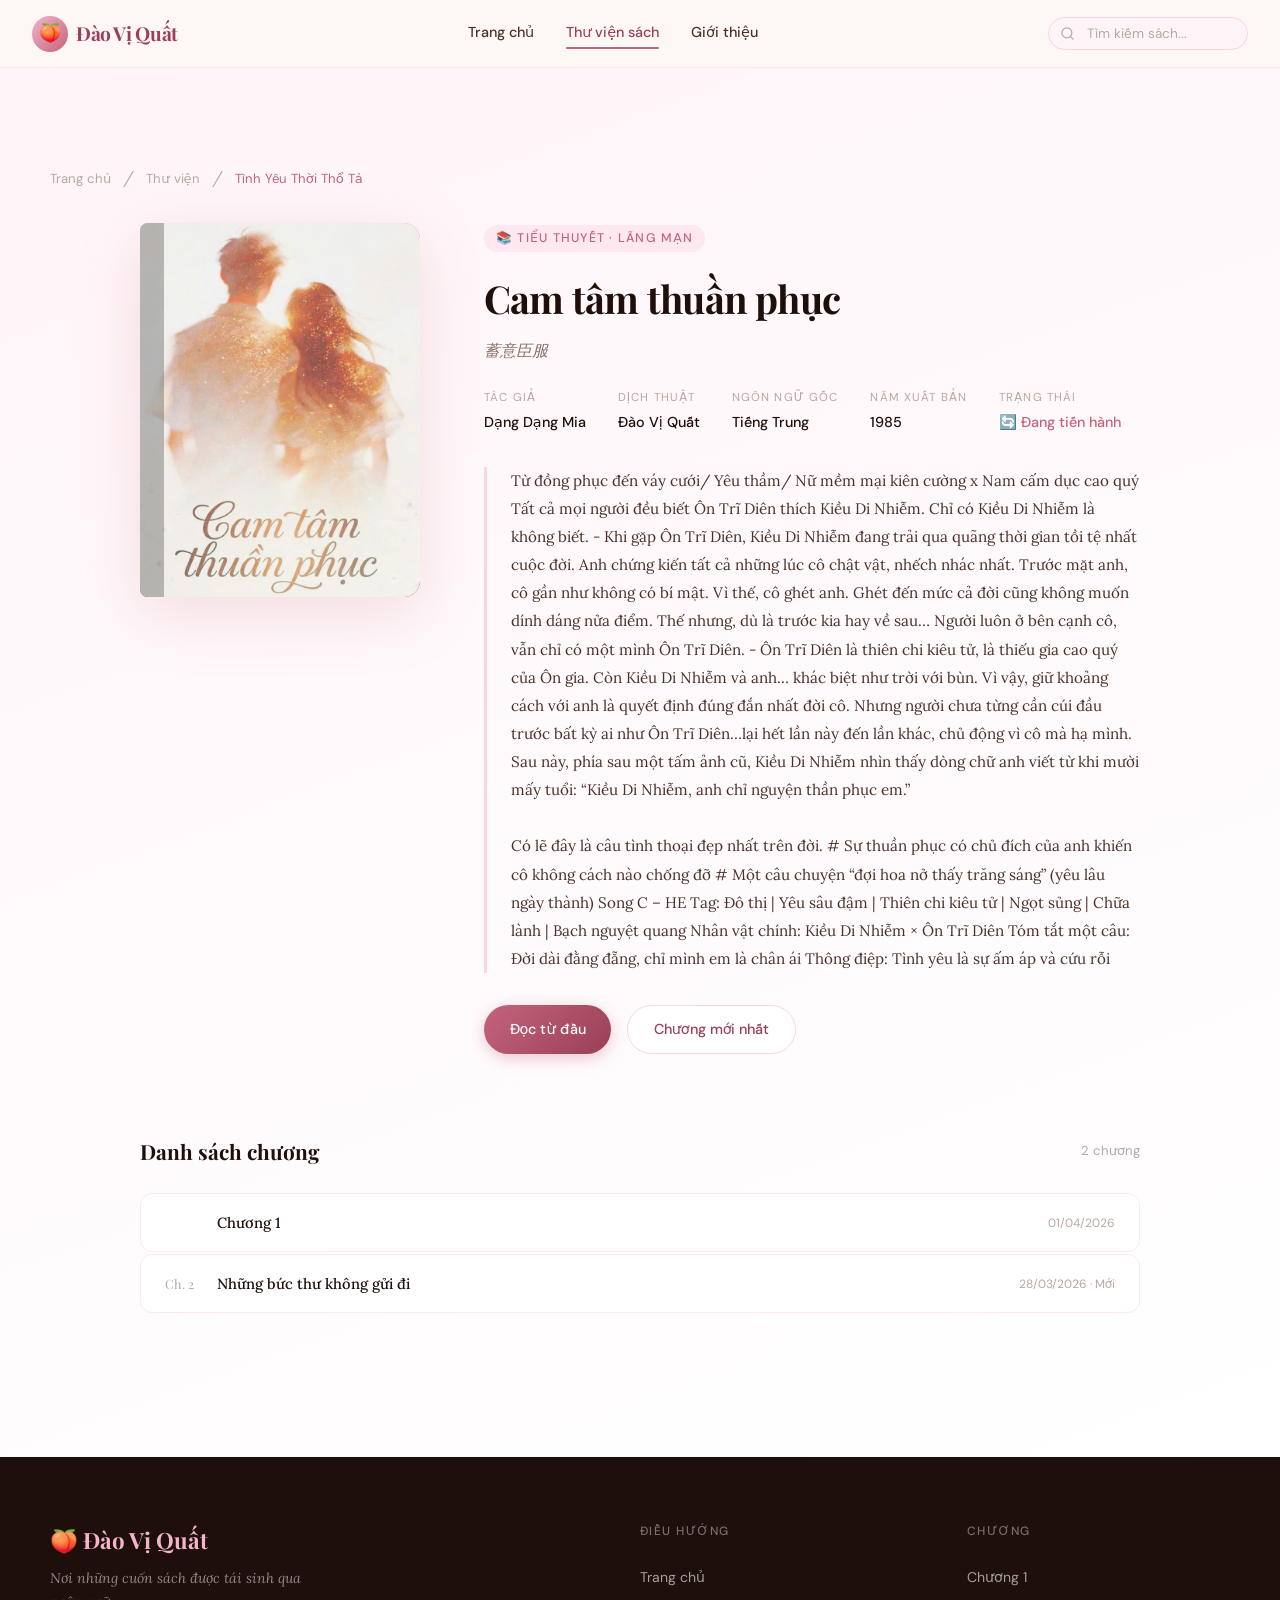
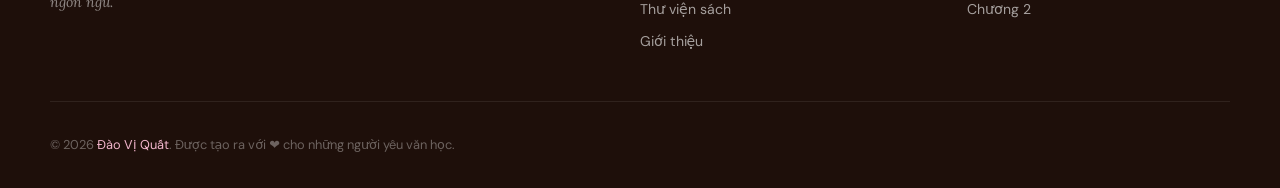
==== commit 60a1b71d: "update" ====
--- a/books/tinh-yeu-thoi-cholera/index.html
+++ b/books/tinh-yeu-thoi-cholera/index.html
@@ -50,7 +50,7 @@
         <!-- Cover -->
         <div class="book-detail-cover fade-in">
           <div class="book-detail-cover-art" style="background: linear-gradient(160deg,#E8A0B8 0%,#C46888 40%,#9A3858 70%,#6A1838 100%)">
-            <img src="camtam.jpg" alt="cam tam" class="book-cover-img">
+            <img src="Camtam.jpg" alt="cam tam" class="book-cover-img">
             <div class="book-detail-spine"></div>
             <div class="book-detail-cover-inner">
             </div>
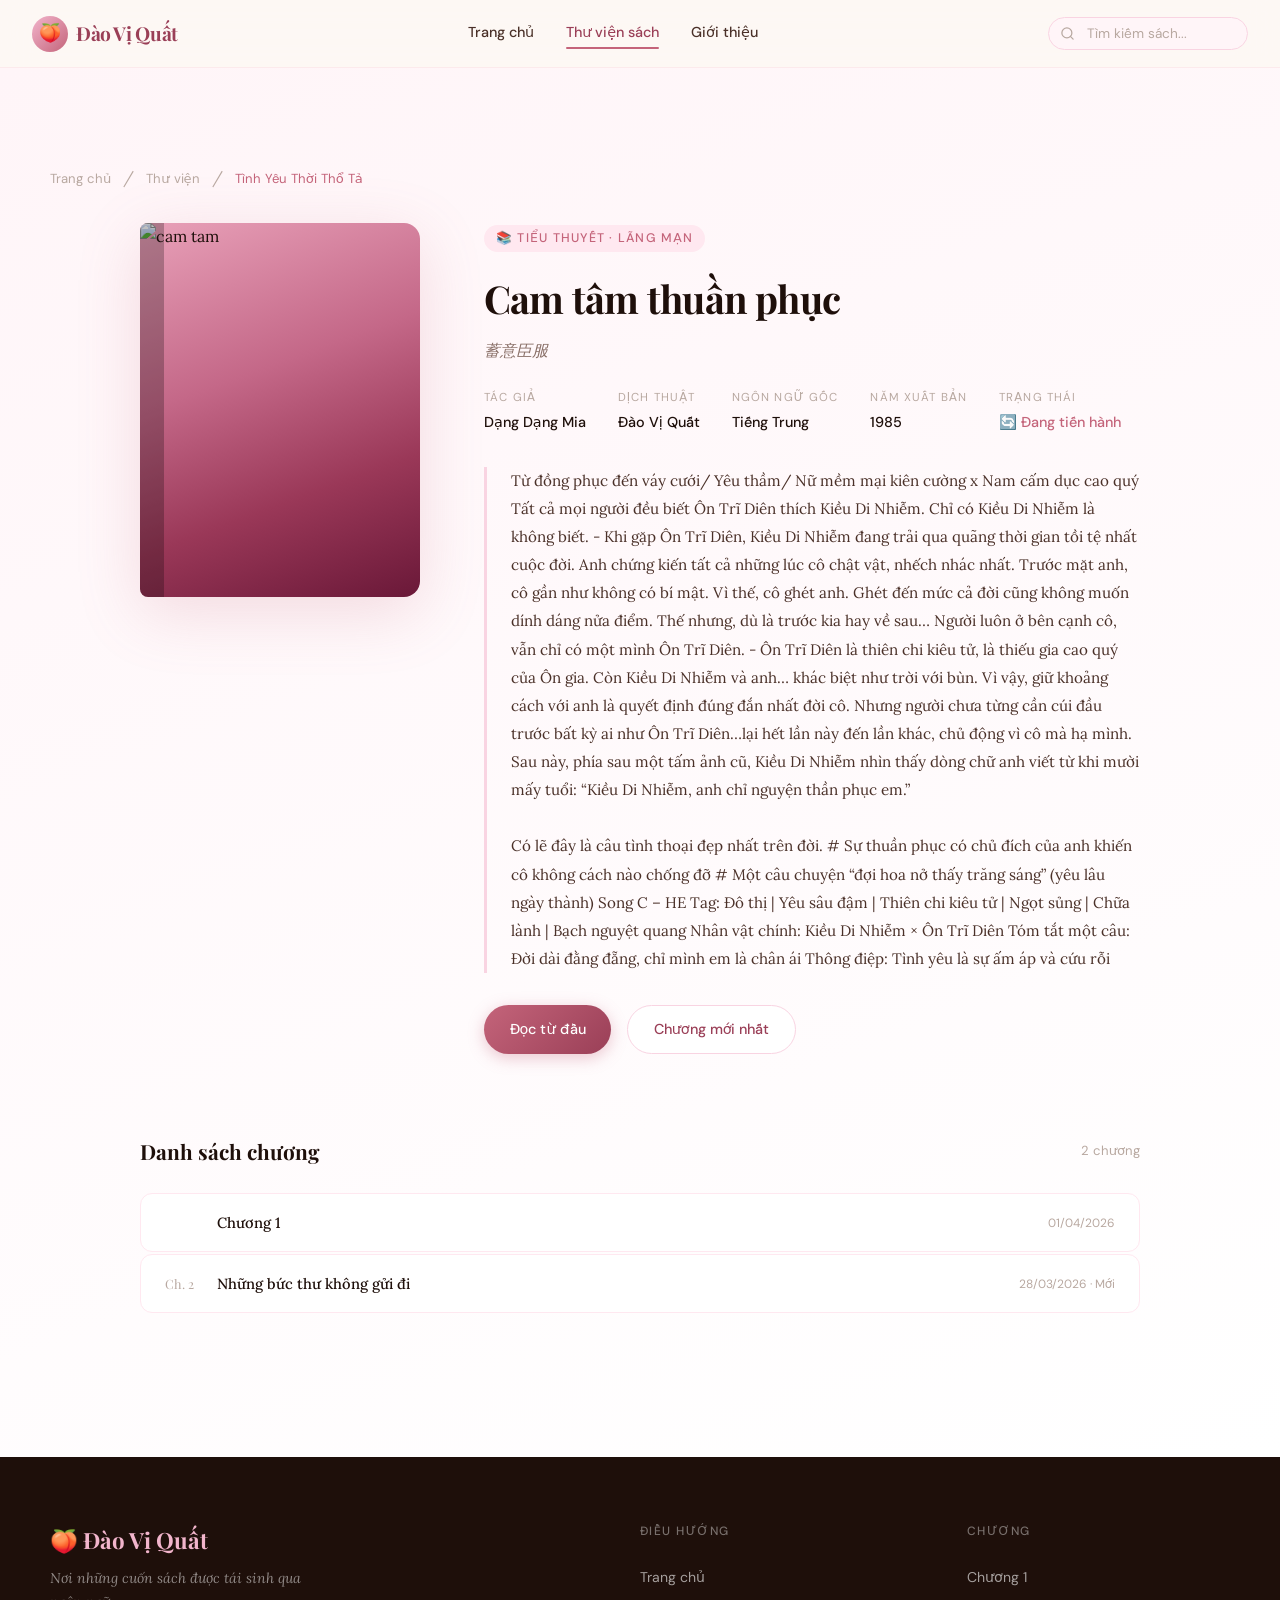
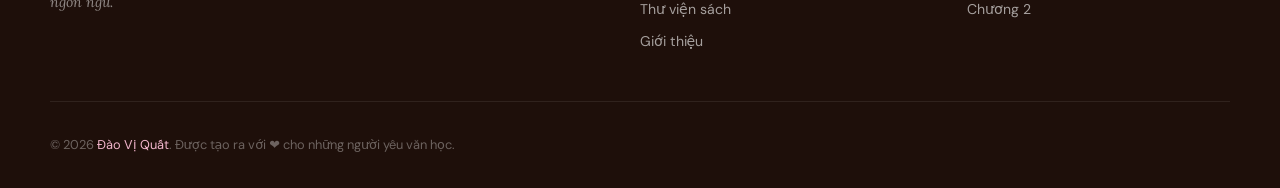
==== commit 6f07f8f5: "fix image path" ====
--- a/books/tinh-yeu-thoi-cholera/index.html
+++ b/books/tinh-yeu-thoi-cholera/index.html
@@ -50,7 +50,7 @@
         <!-- Cover -->
         <div class="book-detail-cover fade-in">
           <div class="book-detail-cover-art" style="background: linear-gradient(160deg,#E8A0B8 0%,#C46888 40%,#9A3858 70%,#6A1838 100%)">
-            <img src="Camtam.jpg" alt="cam tam" class="book-cover-img">
+            <img src="camtam.jpg" alt="cam tam" class="book-cover-img">
             <div class="book-detail-spine"></div>
             <div class="book-detail-cover-inner">
             </div>
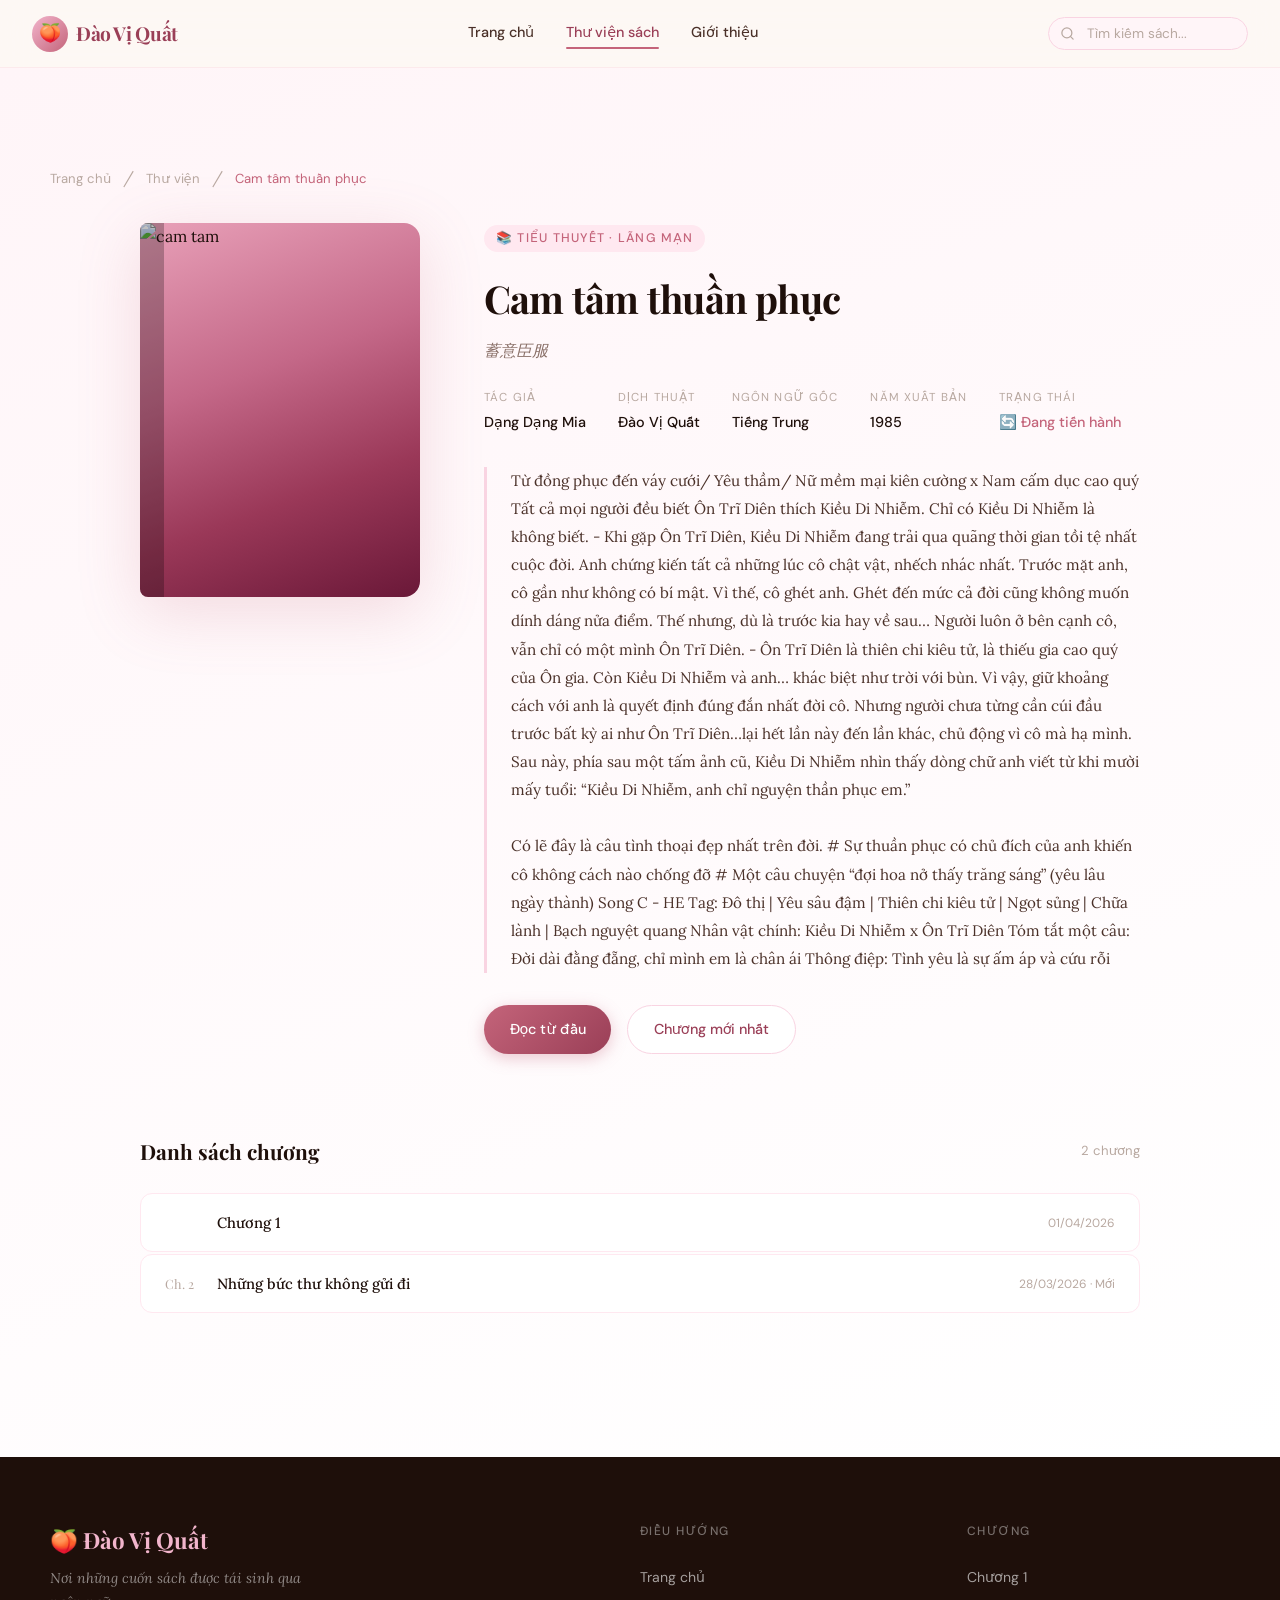
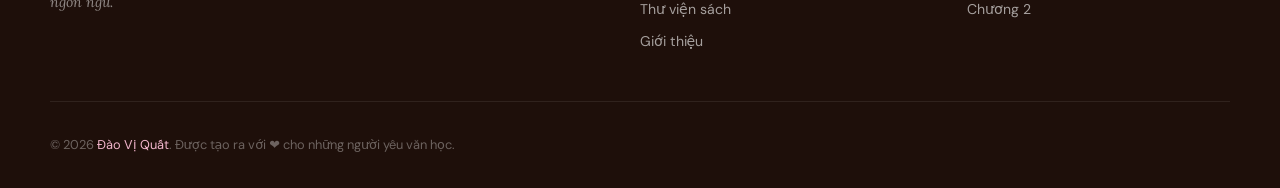
==== commit d80bc863: "Update HTML formatting" ====
--- a/books/tinh-yeu-thoi-cholera/index.html
+++ b/books/tinh-yeu-thoi-cholera/index.html
@@ -1,194 +1,258 @@
-<!DOCTYPE html>
+<!doctype html>
 <html lang="vi">
-<head>
-  <meta charset="UTF-8" />
-  <meta name="viewport" content="width=device-width, initial-scale=1.0" />
-  <meta name="description" content="Tình Yêu Thời Thổ Tả — Gabriel García Márquez. Bản dịch tiếng Việt bởi nhóm Đào Vị Quất." />
-  <title>Tình Yêu Thời Thổ Tả — Đào Vị Quất</title>
-  <link rel="preconnect" href="https://fonts.googleapis.com" />
-  <link rel="preconnect" href="https://fonts.gstatic.com" crossorigin />
-  <link href="https://fonts.googleapis.com/css2?family=Playfair+Display:ital,wght@0,400;0,600;0,700;1,400;1,600&family=Lora:ital,wght@0,400;0,500;1,400&family=DM+Sans:wght@300;400;500&display=swap" rel="stylesheet" />
-  <link rel="stylesheet" href="../../assets/styles/main.css" />
-</head>
-<body>
-
-  <!-- Navigation -->
-  <nav class="navbar" id="navbar">
-    <a href="../../index.html" class="nav-logo">
-      <div class="nav-logo-icon">🍑</div>
-      <span class="nav-logo-text">Đào Vị Quất</span>
-    </a>
-    <div class="nav-links">
-      <a href="../../index.html">Trang chủ</a>
-      <a href="../../library.html" class="active">Thư viện sách</a>
-      <a href="../../about.html">Giới thiệu</a>
+  <head>
+    <meta charset="UTF-8" />
+    <meta name="viewport" content="width=device-width, initial-scale=1.0" />
+    <meta
+      name="description"
+      content="Cam tâm thuần phục — Dạng Dạng Mia. Bản dịch tiếng Việt bởi nhóm Đào Vị Quất."
+    />
+    <title>Cam tâm thuần phục — Đào Vị Quất</title>
+    <link rel="preconnect" href="https://fonts.googleapis.com" />
+    <link rel="preconnect" href="https://fonts.gstatic.com" crossorigin />
+    <link
+      href="https://fonts.googleapis.com/css2?family=Playfair+Display:ital,wght@0,400;0,600;0,700;1,400;1,600&family=Lora:ital,wght@0,400;0,500;1,400&family=DM+Sans:wght@300;400;500&display=swap"
+      rel="stylesheet"
+    />
+    <link rel="stylesheet" href="../../assets/styles/main.css" />
+  </head>
+  <body>
+    <!-- Navigation -->
+    <nav class="navbar" id="navbar">
+      <a href="../../index.html" class="nav-logo">
+        <div class="nav-logo-icon">🍑</div>
+        <span class="nav-logo-text">Đào Vị Quất</span>
+      </a>
+      <div class="nav-links">
+        <a href="../../index.html">Trang chủ</a>
+        <a href="../../library.html" class="active">Thư viện sách</a>
+        <a href="../../about.html">Giới thiệu</a>
+      </div>
+      <div class="nav-search">
+        <div class="search-input-wrap">
+          <svg
+            class="search-icon"
+            xmlns="http://www.w3.org/2000/svg"
+            width="15"
+            height="15"
+            viewBox="0 0 24 24"
+            fill="none"
+            stroke="currentColor"
+            stroke-width="2"
+            stroke-linecap="round"
+            stroke-linejoin="round"
+          >
+            <circle cx="11" cy="11" r="8" />
+            <path d="m21 21-4.35-4.35" />
+          </svg>
+          <input
+            type="text"
+            placeholder="Tìm kiếm sách..."
+            aria-label="Tìm kiếm"
+          />
+        </div>
+      </div>
+      <button class="nav-toggle" id="navToggle" aria-label="Mở menu">
+        <span></span><span></span><span></span>
+      </button>
+    </nav>
+
+    <!-- Book Detail Header -->
+    <div class="book-detail-header">
+      <div class="container">
+        <!-- Breadcrumb -->
+        <nav style="margin-bottom: 2rem">
+          <a
+            href="../../index.html"
+            style="
+              font-family: var(--font-ui);
+              font-size: 0.82rem;
+              color: var(--text-mute);
+            "
+            >Trang chủ</a
+          >
+          <span style="color: var(--text-mute); margin: 0 0.5rem">/</span>
+          <a
+            href="../../library.html"
+            style="
+              font-family: var(--font-ui);
+              font-size: 0.82rem;
+              color: var(--text-mute);
+            "
+            >Thư viện</a
+          >
+          <span style="color: var(--text-mute); margin: 0 0.5rem">/</span>
+          <span
+            style="
+              font-family: var(--font-ui);
+              font-size: 0.82rem;
+              color: var(--rose);
+            "
+            >Cam tâm thuần phục</span
+          >
+        </nav>
+
+        <div class="book-detail-layout">
+          <!-- Cover -->
+          <div class="book-detail-cover fade-in">
+            <div
+              class="book-detail-cover-art"
+              style="
+                background: linear-gradient(
+                  160deg,
+                  #e8a0b8 0%,
+                  #c46888 40%,
+                  #9a3858 70%,
+                  #6a1838 100%
+                );
+              "
+            >
+              <img src="camtam.jpg" alt="cam tam" class="book-cover-img" />
+              <div class="book-detail-spine"></div>
+              <div class="book-detail-cover-inner"></div>
+            </div>
+          </div>
+
+          <!-- Info -->
+          <div class="book-detail-info fade-in" data-delay="0.1">
+            <div class="book-detail-genre">📚 Tiểu thuyết · Lãng mạn</div>
+
+            <h1 class="book-detail-title">Cam tâm thuần phục</h1>
+            <p class="book-detail-title-original">蓄意臣服</p>
+
+            <div class="book-meta-row">
+              <div class="book-meta-item">
+                <div class="book-meta-label">Tác giả</div>
+                <div class="book-meta-value">Dạng Dạng Mia</div>
+              </div>
+              <div class="book-meta-item">
+                <div class="book-meta-label">Dịch thuật</div>
+                <div class="book-meta-value">Đào Vị Quất</div>
+              </div>
+              <div class="book-meta-item">
+                <div class="book-meta-label">Ngôn ngữ gốc</div>
+                <div class="book-meta-value">Tiếng Trung</div>
+              </div>
+              <div class="book-meta-item">
+                <div class="book-meta-label">Năm xuất bản</div>
+                <div class="book-meta-value">1985</div>
+              </div>
+              <div class="book-meta-item">
+                <div class="book-meta-label">Trạng thái</div>
+                <div class="book-meta-value" style="color: var(--rose)">
+                  🔄 Đang tiến hành
+                </div>
+              </div>
+            </div>
+
+            <blockquote class="book-description">
+              Từ đồng phục đến váy cưới/ Yêu thầm/ Nữ mềm mại kiên cường x Nam
+              cấm dục cao quý Tất cả mọi người đều biết Ôn Trĩ Diên thích Kiều
+              Di Nhiễm. Chỉ có Kiều Di Nhiễm là không biết. - Khi gặp Ôn Trĩ
+              Diên, Kiều Di Nhiễm đang trải qua quãng thời gian tồi tệ nhất cuộc
+              đời. Anh chứng kiến tất cả những lúc cô chật vật, nhếch nhác nhất.
+              Trước mặt anh, cô gần như không có bí mật. Vì thế, cô ghét anh.
+              Ghét đến mức cả đời cũng không muốn dính dáng nửa điểm. Thế nhưng,
+              dù là trước kia hay về sau… Người luôn ở bên cạnh cô, vẫn chỉ có
+              một mình Ôn Trĩ Diên. - Ôn Trĩ Diên là thiên chi kiêu tử, là thiếu
+              gia cao quý của Ôn gia. Còn Kiều Di Nhiễm và anh… khác biệt như
+              trời với bùn. Vì vậy, giữ khoảng cách với anh là quyết định đúng
+              đắn nhất đời cô. Nhưng người chưa từng cần cúi đầu trước bất kỳ ai
+              như Ôn Trĩ Diên…lại hết lần này đến lần khác, chủ động vì cô mà hạ
+              mình. Sau này, phía sau một tấm ảnh cũ, Kiều Di Nhiễm nhìn thấy
+              dòng chữ anh viết từ khi mười mấy tuổi: “Kiều Di Nhiễm, anh chỉ
+              nguyện thần phục em.”
+
+              <br /><br />
+              Có lẽ đây là câu tình thoại đẹp nhất trên đời. # Sự thuần phục có
+              chủ đích của anh khiến cô không cách nào chống đỡ # Một câu chuyện
+              “đợi hoa nở thấy trăng sáng” (yêu lâu ngày thành) Song C - HE Tag:
+              Đô thị | Yêu sâu đậm | Thiên chi kiêu tử | Ngọt sủng | Chữa lành |
+              Bạch nguyệt quang Nhân vật chính: Kiều Di Nhiễm x Ôn Trĩ Diên Tóm
+              tắt một câu: Đời dài đằng đẵng, chỉ mình em là chân ái Thông điệp:
+              Tình yêu là sự ấm áp và cứu rỗi
+            </blockquote>
+
+            <div class="book-detail-actions">
+              <a href="chapter1.html" class="btn btn-primary"> Đọc từ đầu </a>
+              <a href="chapter2.html" class="btn btn-secondary">
+                Chương mới nhất
+              </a>
+            </div>
+          </div>
+        </div>
+
+        <!-- Chapter List -->
+        <div class="chapter-list-section">
+          <div class="chapter-list-header">
+            <h2 class="chapter-list-title">Danh sách chương</h2>
+            <span
+              style="
+                font-family: var(--font-ui);
+                font-size: 0.82rem;
+                color: var(--text-mute);
+              "
+              >2 chương</span
+            >
+          </div>
+
+          <div class="chapter-list">
+            <a href="chapter1.html" class="chapter-item">
+              <div class="chapter-item-left">
+                <span class="chapter-number"></span>
+                <span class="chapter-item-title">Chương 1</span>
+              </div>
+              <span class="chapter-item-meta">01/04/2026</span>
+            </a>
+            <a href="chapter2.html" class="chapter-item">
+              <div class="chapter-item-left">
+                <span class="chapter-number">Ch. 2</span>
+                <span class="chapter-item-title"
+                  >Những bức thư không gửi đi</span
+                >
+              </div>
+              <span class="chapter-item-meta">28/03/2026 · Mới</span>
+            </a>
+          </div>
+        </div>
+      </div>
     </div>
-    <div class="nav-search">
-      <div class="search-input-wrap">
-        <svg class="search-icon" xmlns="http://www.w3.org/2000/svg" width="15" height="15" viewBox="0 0 24 24" fill="none" stroke="currentColor" stroke-width="2" stroke-linecap="round" stroke-linejoin="round"><circle cx="11" cy="11" r="8"/><path d="m21 21-4.35-4.35"/></svg>
-        <input type="text" placeholder="Tìm kiếm sách..." aria-label="Tìm kiếm" />
-      </div>
-    </div>
-    <button class="nav-toggle" id="navToggle" aria-label="Mở menu">
-      <span></span><span></span><span></span>
-    </button>
-  </nav>
-
-  <!-- Book Detail Header -->
-  <div class="book-detail-header">
-    <div class="container">
-      <!-- Breadcrumb -->
-      <nav style="margin-bottom: 2rem;">
-        <a href="../../index.html" style="font-family: var(--font-ui); font-size: 0.82rem; color: var(--text-mute);">Trang chủ</a>
-        <span style="color: var(--text-mute); margin: 0 0.5rem;">/</span>
-        <a href="../../library.html" style="font-family: var(--font-ui); font-size: 0.82rem; color: var(--text-mute);">Thư viện</a>
-        <span style="color: var(--text-mute); margin: 0 0.5rem;">/</span>
-        <span style="font-family: var(--font-ui); font-size: 0.82rem; color: var(--rose);">Tình Yêu Thời Thổ Tả</span>
-      </nav>
-
-      <div class="book-detail-layout">
-        <!-- Cover -->
-        <div class="book-detail-cover fade-in">
-          <div class="book-detail-cover-art" style="background: linear-gradient(160deg,#E8A0B8 0%,#C46888 40%,#9A3858 70%,#6A1838 100%)">
-            <img src="camtam.jpg" alt="cam tam" class="book-cover-img">
-            <div class="book-detail-spine"></div>
-            <div class="book-detail-cover-inner">
-            </div>
-          </div>
-        </div>
-
-        <!-- Info -->
-        <div class="book-detail-info fade-in" data-delay="0.1">
-          <div class="book-detail-genre">📚 Tiểu thuyết · Lãng mạn</div>
-
-          <h1 class="book-detail-title">Cam tâm thuần phục</h1>
-          <p class="book-detail-title-original">蓄意臣服 </p>
-
-          <div class="book-meta-row">
-            <div class="book-meta-item">
-              <div class="book-meta-label">Tác giả</div>
-              <div class="book-meta-value">Dạng Dạng Mia</div>
-            </div>
-            <div class="book-meta-item">
-              <div class="book-meta-label">Dịch thuật</div>
-              <div class="book-meta-value">Đào Vị Quất</div>
-            </div>
-            <div class="book-meta-item">
-              <div class="book-meta-label">Ngôn ngữ gốc</div>
-              <div class="book-meta-value">Tiếng Trung</div>
-            </div>
-            <div class="book-meta-item">
-              <div class="book-meta-label">Năm xuất bản</div>
-              <div class="book-meta-value">1985</div>
-            </div>
-            <div class="book-meta-item">
-              <div class="book-meta-label">Trạng thái</div>
-              <div class="book-meta-value" style="color: var(--rose);">🔄 Đang tiến hành</div>
-            </div>
-          </div>
-
-          <blockquote class="book-description">
-            Từ đồng phục đến váy cưới/ Yêu thầm/ Nữ mềm mại kiên cường x Nam cấm dục cao quý
-Tất cả mọi người đều biết Ôn Trĩ Diên thích Kiều Di Nhiễm.
-Chỉ có Kiều Di Nhiễm là không biết.
--
-Khi gặp Ôn Trĩ Diên, Kiều Di Nhiễm đang trải qua quãng thời gian tồi tệ nhất cuộc đời.
-Anh chứng kiến tất cả những lúc cô chật vật, nhếch nhác nhất.
-Trước mặt anh, cô gần như không có bí mật.
-Vì thế, cô ghét anh.
-Ghét đến mức cả đời cũng không muốn dính dáng nửa điểm.
-Thế nhưng, dù là trước kia hay về sau…
-Người luôn ở bên cạnh cô, vẫn chỉ có một mình Ôn Trĩ Diên.
--
-Ôn Trĩ Diên là thiên chi kiêu tử, là thiếu gia cao quý của Ôn gia.
-Còn Kiều Di Nhiễm và anh… khác biệt như trời với bùn.
-Vì vậy, giữ khoảng cách với anh  là quyết định đúng đắn nhất đời cô.
-Nhưng người chưa từng cần cúi đầu trước bất kỳ ai như Ôn Trĩ Diên…lại hết lần này đến lần khác, chủ động vì cô mà hạ mình.
-Sau này, phía sau một tấm ảnh cũ, Kiều Di Nhiễm nhìn thấy dòng chữ anh viết từ khi mười mấy tuổi:
-“Kiều Di Nhiễm, anh chỉ nguyện thần phục em.”
-
-            <br /><br />
-            Có lẽ đây là câu tình thoại đẹp nhất trên đời.
-# Sự thuần phục có chủ đích của anh khiến cô không cách nào chống đỡ #
-Một câu chuyện “đợi hoa nở thấy trăng sáng” (yêu lâu ngày thành)
-Song C – HE
-Tag: Đô thị | Yêu sâu đậm | Thiên chi kiêu tử | Ngọt sủng | Chữa lành | Bạch nguyệt quang
-Nhân vật chính: Kiều Di Nhiễm × Ôn Trĩ Diên
-Tóm tắt một câu:
-Đời dài đằng đẵng, chỉ mình em là chân ái
-Thông điệp:
-Tình yêu là sự ấm áp và cứu rỗi
-
-          </blockquote>
-
-          <div class="book-detail-actions">
-            <a href="chapter1.html" class="btn btn-primary">
-              Đọc từ đầu
-            </a>
-            <a href="chapter2.html" class="btn btn-secondary">
-              Chương mới nhất
-            </a>
-          </div>
-        </div>
-      </div>
-
-      <!-- Chapter List -->
-      <div class="chapter-list-section">
-        <div class="chapter-list-header">
-          <h2 class="chapter-list-title">Danh sách chương</h2>
-          <span style="font-family: var(--font-ui); font-size: 0.82rem; color: var(--text-mute);">2 chương</span>
-        </div>
-
-        <div class="chapter-list">
-          <a href="chapter1.html" class="chapter-item">
-            <div class="chapter-item-left">
-              <span class="chapter-number"></span>
-              <span class="chapter-item-title">Chương 1</span>
-            </div>
-            <span class="chapter-item-meta">01/04/2026</span>
-          </a>
-          <a href="chapter2.html" class="chapter-item">
-            <div class="chapter-item-left">
-              <span class="chapter-number">Ch. 2</span>
-              <span class="chapter-item-title">Những bức thư không gửi đi</span>
-            </div>
-            <span class="chapter-item-meta">28/03/2026 · Mới</span>
-          </a>
-        </div>
-      </div>
-    </div>
-  </div>
-
-  <!-- Footer -->
-  <footer class="footer">
-    <div class="footer-inner">
-      <div class="footer-top">
-        <div>
-          <div class="footer-brand-name">🍑 Đào Vị Quất</div>
-          <p class="footer-brand-desc">Nơi những cuốn sách được tái sinh qua ngôn ngữ.</p>
-        </div>
-        <div>
-          <div class="footer-col-title">Điều hướng</div>
-          <nav class="footer-links">
-            <a href="../../index.html">Trang chủ</a>
-            <a href="../../library.html">Thư viện sách</a>
-            <a href="../../about.html">Giới thiệu</a>
-          </nav>
-        </div>
-        <div>
-          <div class="footer-col-title">Chương</div>
-          <nav class="footer-links">
-            <a href="chapter1.html">Chương 1</a>
-            <a href="chapter2.html">Chương 2</a>
-          </nav>
-        </div>
-      </div>
-      <div class="footer-bottom">
-        <p class="footer-copy">© 2026 <span>Đào Vị Quất</span>. Được tạo ra với ❤️ cho những người yêu văn học.</p>
-      </div>
-    </div>
-  </footer>
-
-  <script src="../../assets/scripts/main.js"></script>
-</body>
+
+    <!-- Footer -->
+    <footer class="footer">
+      <div class="footer-inner">
+        <div class="footer-top">
+          <div>
+            <div class="footer-brand-name">🍑 Đào Vị Quất</div>
+            <p class="footer-brand-desc">
+              Nơi những cuốn sách được tái sinh qua ngôn ngữ.
+            </p>
+          </div>
+          <div>
+            <div class="footer-col-title">Điều hướng</div>
+            <nav class="footer-links">
+              <a href="../../index.html">Trang chủ</a>
+              <a href="../../library.html">Thư viện sách</a>
+              <a href="../../about.html">Giới thiệu</a>
+            </nav>
+          </div>
+          <div>
+            <div class="footer-col-title">Chương</div>
+            <nav class="footer-links">
+              <a href="chapter1.html">Chương 1</a>
+              <a href="chapter2.html">Chương 2</a>
+            </nav>
+          </div>
+        </div>
+        <div class="footer-bottom">
+          <p class="footer-copy">
+            © 2026 <span>Đào Vị Quất</span>. Được tạo ra với ❤️ cho những người
+            yêu văn học.
+          </p>
+        </div>
+      </div>
+    </footer>
+
+    <script src="../../assets/scripts/main.js"></script>
+  </body>
 </html>
--- a/assets/styles/main.css
+++ b/assets/styles/main.css
@@ -4,45 +4,45 @@
    ============================================================ */
 
 /* --- Google Fonts --- */
-@import url('https://fonts.googleapis.com/css2?family=Playfair+Display:ital,wght@0,400;0,600;0,700;1,400;1,600&family=Lora:ital,wght@0,400;0,500;1,400&family=DM+Sans:wght@300;400;500&display=swap');
+@import url("https://fonts.googleapis.com/css2?family=Playfair+Display:ital,wght@0,400;0,600;0,700;1,400;1,600&family=Lora:ital,wght@0,400;0,500;1,400&family=DM+Sans:wght@300;400;500&display=swap");
 
 /* ============================================================
    CSS CUSTOM PROPERTIES
    ============================================================ */
 :root {
   /* Pink Palette */
-  --pink-50:  #FFF5F8;
-  --pink-100: #FFE8F0;
-  --pink-200: #F9D4E2;
-  --pink-300: #F2B5CC;
-  --pink-400: #E88FAF;
-  --pink-500: #D4698F;
-  --pink-600: #B84E75;
-  --pink-700: #8E3258;
-  --rose:     #C4647A;
-  --rose-dark:#9A3F57;
+  --pink-50: #fff5f8;
+  --pink-100: #ffe8f0;
+  --pink-200: #f9d4e2;
+  --pink-300: #f2b5cc;
+  --pink-400: #e88faf;
+  --pink-500: #d4698f;
+  --pink-600: #b84e75;
+  --pink-700: #8e3258;
+  --rose: #c4647a;
+  --rose-dark: #9a3f57;
 
   /* Neutral Palette */
-  --cream:    #FDF8F5;
-  --beige:    #F5EDE6;
-  --warm-100: #EDE0D8;
-  --warm-200: #D4C5BA;
-  --text-dark:#1E0F0A;
-  --text-mid: #4A3028;
-  --text-soft:#8A7068;
-  --text-mute:#B8A8A0;
+  --cream: #fdf8f5;
+  --beige: #f5ede6;
+  --warm-100: #ede0d8;
+  --warm-200: #d4c5ba;
+  --text-dark: #1e0f0a;
+  --text-mid: #4a3028;
+  --text-soft: #8a7068;
+  --text-mute: #b8a8a0;
 
   /* Typography */
-  --font-serif: 'Playfair Display', Georgia, serif;
-  --font-body:  'Lora', Georgia, serif;
-  --font-ui:    'DM Sans', system-ui, sans-serif;
+  --font-serif: "Playfair Display", Georgia, serif;
+  --font-body: "Lora", Georgia, serif;
+  --font-ui: "DM Sans", system-ui, sans-serif;
 
   /* Spacing */
-  --space-xs:  0.25rem;
-  --space-sm:  0.5rem;
-  --space-md:  1rem;
-  --space-lg:  1.5rem;
-  --space-xl:  2rem;
+  --space-xs: 0.25rem;
+  --space-sm: 0.5rem;
+  --space-md: 1rem;
+  --space-lg: 1.5rem;
+  --space-xl: 2rem;
   --space-2xl: 3rem;
   --space-3xl: 4rem;
   --space-4xl: 6rem;
@@ -54,10 +54,10 @@
   --radius-xl: 32px;
 
   /* Shadows */
-  --shadow-sm:  0 2px 8px rgba(196, 100, 122, 0.08);
-  --shadow-md:  0 4px 20px rgba(196, 100, 122, 0.12);
-  --shadow-lg:  0 8px 40px rgba(196, 100, 122, 0.16);
-  --shadow-xl:  0 16px 64px rgba(196, 100, 122, 0.20);
+  --shadow-sm: 0 2px 8px rgba(196, 100, 122, 0.08);
+  --shadow-md: 0 4px 20px rgba(196, 100, 122, 0.12);
+  --shadow-lg: 0 8px 40px rgba(196, 100, 122, 0.16);
+  --shadow-xl: 0 16px 64px rgba(196, 100, 122, 0.2);
 
   /* Transitions */
   --ease-smooth: cubic-bezier(0.4, 0, 0.2, 1);
@@ -67,7 +67,9 @@
 /* ============================================================
    RESET & BASE
    ============================================================ */
-*, *::before, *::after {
+*,
+*::before,
+*::after {
   box-sizing: border-box;
   margin: 0;
   padding: 0;
@@ -99,7 +101,9 @@
   text-decoration: none;
 }
 
-ul { list-style: none; }
+ul {
+  list-style: none;
+}
 
 button {
   cursor: pointer;
@@ -177,7 +181,7 @@
 }
 
 .nav-links a::after {
-  content: '';
+  content: "";
   position: absolute;
   bottom: -2px;
   left: 0;
@@ -220,7 +224,10 @@
   font-size: 0.85rem;
   color: var(--text-dark);
   width: 200px;
-  transition: border-color 0.25s, box-shadow 0.25s, width 0.3s var(--ease-smooth);
+  transition:
+    border-color 0.25s,
+    box-shadow 0.25s,
+    width 0.3s var(--ease-smooth);
   outline: none;
 }
 
@@ -282,9 +289,17 @@
   position: absolute;
   inset: 0;
   background:
-    radial-gradient(ellipse 80% 70% at 60% 40%, rgba(249, 212, 226, 0.5) 0%, transparent 70%),
-    radial-gradient(ellipse 50% 60% at 10% 80%, rgba(242, 181, 204, 0.3) 0%, transparent 60%),
-    linear-gradient(160deg, #FFF5F8 0%, #FDF3F0 50%, #FFF8F5 100%);
+    radial-gradient(
+      ellipse 80% 70% at 60% 40%,
+      rgba(249, 212, 226, 0.5) 0%,
+      transparent 70%
+    ),
+    radial-gradient(
+      ellipse 50% 60% at 10% 80%,
+      rgba(242, 181, 204, 0.3) 0%,
+      transparent 60%
+    ),
+    linear-gradient(160deg, #fff5f8 0%, #fdf3f0 50%, #fff8f5 100%);
 }
 
 /* Decorative petals */
@@ -295,17 +310,68 @@
   animation: floatPetal linear infinite;
 }
 
-.petal-1 { width: 120px; height: 120px; top: 15%; right: 15%; background: var(--pink-300); animation-duration: 18s; animation-delay: 0s; }
-.petal-2 { width: 80px; height: 80px; top: 60%; right: 8%; background: var(--rose); animation-duration: 22s; animation-delay: -5s; transform: rotate(45deg); }
-.petal-3 { width: 160px; height: 160px; top: 20%; right: 35%; background: var(--pink-200); animation-duration: 26s; animation-delay: -10s; transform: rotate(90deg); }
-.petal-4 { width: 60px; height: 60px; top: 70%; left: 5%; background: var(--pink-400); animation-duration: 20s; animation-delay: -8s; }
-.petal-5 { width: 100px; height: 100px; top: 35%; right: 5%; background: var(--pink-300); animation-duration: 30s; animation-delay: -15s; transform: rotate(135deg); }
+.petal-1 {
+  width: 120px;
+  height: 120px;
+  top: 15%;
+  right: 15%;
+  background: var(--pink-300);
+  animation-duration: 18s;
+  animation-delay: 0s;
+}
+.petal-2 {
+  width: 80px;
+  height: 80px;
+  top: 60%;
+  right: 8%;
+  background: var(--rose);
+  animation-duration: 22s;
+  animation-delay: -5s;
+  transform: rotate(45deg);
+}
+.petal-3 {
+  width: 160px;
+  height: 160px;
+  top: 20%;
+  right: 35%;
+  background: var(--pink-200);
+  animation-duration: 26s;
+  animation-delay: -10s;
+  transform: rotate(90deg);
+}
+.petal-4 {
+  width: 60px;
+  height: 60px;
+  top: 70%;
+  left: 5%;
+  background: var(--pink-400);
+  animation-duration: 20s;
+  animation-delay: -8s;
+}
+.petal-5 {
+  width: 100px;
+  height: 100px;
+  top: 35%;
+  right: 5%;
+  background: var(--pink-300);
+  animation-duration: 30s;
+  animation-delay: -15s;
+  transform: rotate(135deg);
+}
 
 @keyframes floatPetal {
-  0%   { transform: translateY(0) rotate(0deg); }
-  33%  { transform: translateY(-20px) rotate(120deg); }
-  66%  { transform: translateY(10px) rotate(240deg); }
-  100% { transform: translateY(0) rotate(360deg); }
+  0% {
+    transform: translateY(0) rotate(0deg);
+  }
+  33% {
+    transform: translateY(-20px) rotate(120deg);
+  }
+  66% {
+    transform: translateY(10px) rotate(240deg);
+  }
+  100% {
+    transform: translateY(0) rotate(360deg);
+  }
 }
 
 /* Decorative circle */
@@ -317,7 +383,12 @@
   width: 600px;
   height: 600px;
   border-radius: 50%;
-  background: linear-gradient(135deg, var(--pink-200) 0%, var(--pink-300) 50%, var(--pink-400) 100%);
+  background: linear-gradient(
+    135deg,
+    var(--pink-200) 0%,
+    var(--pink-300) 50%,
+    var(--pink-400) 100%
+  );
   opacity: 0.18;
   filter: blur(2px);
 }
@@ -331,8 +402,14 @@
 }
 
 @keyframes heroFadeIn {
-  from { opacity: 0; transform: translateY(30px); }
-  to   { opacity: 1; transform: translateY(0); }
+  from {
+    opacity: 0;
+    transform: translateY(30px);
+  }
+  to {
+    opacity: 1;
+    transform: translateY(0);
+  }
 }
 
 .hero-eyebrow {
@@ -445,7 +522,9 @@
   width: 200px;
   height: 280px;
   border-radius: 4px 12px 12px 4px;
-  box-shadow: var(--shadow-xl), 8px 8px 0 rgba(196, 100, 122, 0.15);
+  box-shadow:
+    var(--shadow-xl),
+    8px 8px 0 rgba(196, 100, 122, 0.15);
   overflow: hidden;
   transition: transform 0.4s var(--ease-spring);
 }
@@ -454,7 +533,7 @@
   top: 0;
   left: 40px;
   z-index: 3;
-  background: linear-gradient(160deg, #E8A0B8 0%, #C46888 50%, #9A3F58 100%);
+  background: linear-gradient(160deg, #e8a0b8 0%, #c46888 50%, #9a3f58 100%);
   transform: rotate(-3deg);
 }
 
@@ -462,7 +541,7 @@
   top: 20px;
   left: 20px;
   z-index: 2;
-  background: linear-gradient(160deg, #F2C4D8 0%, #E88FAF 50%, #C4688A 100%);
+  background: linear-gradient(160deg, #f2c4d8 0%, #e88faf 50%, #c4688a 100%);
   transform: rotate(2deg);
 }
 
@@ -470,7 +549,7 @@
   top: 40px;
   left: 0;
   z-index: 1;
-  background: linear-gradient(160deg, #FAE0EC 0%, #F2B5CC 50%, #E88FAF 100%);
+  background: linear-gradient(160deg, #fae0ec 0%, #f2b5cc 50%, #e88faf 100%);
   transform: rotate(5deg);
 }
 
@@ -484,7 +563,7 @@
   top: 0;
   bottom: 0;
   width: 16px;
-  background: rgba(0,0,0,0.2);
+  background: rgba(0, 0, 0, 0.2);
 }
 
 .book-content {
@@ -506,7 +585,7 @@
 .book-content-author {
   font-family: var(--font-ui);
   font-size: 0.7rem;
-  color: rgba(255,255,255,0.7);
+  color: rgba(255, 255, 255, 0.7);
   letter-spacing: 0.08em;
   text-transform: uppercase;
 }
@@ -612,7 +691,7 @@
 
 .section-eyebrow::before,
 .section-eyebrow::after {
-  content: '';
+  content: "";
   width: 24px;
   height: 1px;
   background: var(--rose);
@@ -652,7 +731,9 @@
   border-radius: var(--radius-lg);
   overflow: hidden;
   border: 1px solid var(--pink-100);
-  transition: transform 0.3s var(--ease-spring), box-shadow 0.3s var(--ease-smooth);
+  transition:
+    transform 0.3s var(--ease-spring),
+    box-shadow 0.3s var(--ease-smooth);
   position: relative;
 }
 
@@ -665,6 +746,8 @@
   position: relative;
   aspect-ratio: 3/4;
   overflow: hidden;
+  display: flex;
+  align-items: safe;
 }
 
 .book-card-cover-art {
@@ -687,7 +770,7 @@
   top: 0;
   bottom: 0;
   width: 20px;
-  background: rgba(0,0,0,0.2);
+  background: rgba(0, 0, 0, 0.2);
 }
 
 .book-cover-text {
@@ -701,13 +784,13 @@
   font-size: 1.05rem;
   color: white;
   line-height: 1.3;
-  text-shadow: 0 2px 8px rgba(0,0,0,0.3);
+  text-shadow: 0 2px 8px rgba(0, 0, 0, 0.3);
 }
 
 .book-cover-author-small {
   font-family: var(--font-ui);
   font-size: 0.65rem;
-  color: rgba(255,255,255,0.75);
+  color: rgba(255, 255, 255, 0.75);
   letter-spacing: 0.1em;
   text-transform: uppercase;
   margin-top: 4px;
@@ -726,14 +809,14 @@
 }
 
 .badge-ongoing {
-  background: rgba(255,255,255,0.9);
+  background: rgba(255, 255, 255, 0.9);
   color: var(--rose);
   border: 1px solid rgba(196, 100, 122, 0.3);
 }
 
 .badge-completed {
-  background: rgba(255,255,255,0.9);
-  color: #5A8F6A;
+  background: rgba(255, 255, 255, 0.9);
+  color: #5a8f6a;
   border: 1px solid rgba(90, 143, 106, 0.3);
 }
 
@@ -929,7 +1012,8 @@
   height: 100%;
 }
 
-.update-info {}
+.update-info {
+}
 
 .update-book-name {
   font-family: var(--font-serif);
@@ -975,14 +1059,19 @@
    ============================================================ */
 .about-banner {
   padding: var(--space-4xl) var(--space-xl);
-  background: linear-gradient(135deg, var(--rose-dark) 0%, var(--rose) 50%, var(--pink-500) 100%);
+  background: linear-gradient(
+    135deg,
+    var(--rose-dark) 0%,
+    var(--rose) 50%,
+    var(--pink-500) 100%
+  );
   position: relative;
   overflow: hidden;
   text-align: center;
 }
 
 .about-banner::before {
-  content: '';
+  content: "";
   position: absolute;
   inset: 0;
   background: url("data:image/svg+xml,%3Csvg width='60' height='60' viewBox='0 0 60 60' xmlns='http://www.w3.org/2000/svg'%3E%3Cg fill='none' fill-rule='evenodd'%3E%3Cg fill='%23ffffff' fill-opacity='0.04'%3E%3Cpath d='M36 34v-4h-2v4h-4v2h4v4h2v-4h4v-2h-4zm0-30V0h-2v4h-4v2h4v4h2V6h4V4h-4zM6 34v-4H4v4H0v2h4v4h2v-4h4v-2H6zM6 4V0H4v4H0v2h4v4h2V6h4V4H6z'/%3E%3C/g%3E%3C/g%3E%3C/svg%3E");
@@ -1007,7 +1096,7 @@
 .about-banner-text {
   font-family: var(--font-body);
   font-size: 1rem;
-  color: rgba(255,255,255,0.85);
+  color: rgba(255, 255, 255, 0.85);
   line-height: 1.7;
   font-style: italic;
   margin-bottom: var(--space-xl);
@@ -1032,7 +1121,7 @@
   grid-template-columns: 2fr 1fr 1fr;
   gap: var(--space-3xl);
   padding-bottom: var(--space-2xl);
-  border-bottom: 1px solid rgba(255,255,255,0.08);
+  border-bottom: 1px solid rgba(255, 255, 255, 0.08);
   margin-bottom: var(--space-xl);
 }
 
@@ -1047,7 +1136,7 @@
 .footer-brand-desc {
   font-family: var(--font-body);
   font-size: 0.88rem;
-  color: rgba(255,255,255,0.5);
+  color: rgba(255, 255, 255, 0.5);
   line-height: 1.7;
   font-style: italic;
   max-width: 280px;
@@ -1059,7 +1148,7 @@
   font-weight: 500;
   letter-spacing: 0.12em;
   text-transform: uppercase;
-  color: rgba(255,255,255,0.4);
+  color: rgba(255, 255, 255, 0.4);
   margin-bottom: var(--space-lg);
 }
 
@@ -1072,7 +1161,7 @@
 .footer-links a {
   font-family: var(--font-ui);
   font-size: 0.88rem;
-  color: rgba(255,255,255,0.6);
+  color: rgba(255, 255, 255, 0.6);
   transition: color 0.2s;
 }
 
@@ -1089,7 +1178,7 @@
 .footer-copy {
   font-family: var(--font-ui);
   font-size: 0.8rem;
-  color: rgba(255,255,255,0.35);
+  color: rgba(255, 255, 255, 0.35);
 }
 
 .footer-copy span {
@@ -1186,7 +1275,7 @@
   top: 0;
   bottom: 0;
   width: 24px;
-  background: rgba(0,0,0,0.25);
+  background: rgba(0, 0, 0, 0.25);
 }
 
 .detail-cover-title {
@@ -1195,19 +1284,20 @@
   font-size: 1.4rem;
   color: white;
   line-height: 1.25;
-  text-shadow: 0 2px 12px rgba(0,0,0,0.3);
+  text-shadow: 0 2px 12px rgba(0, 0, 0, 0.3);
   margin-bottom: 8px;
 }
 
 .detail-cover-author {
   font-family: var(--font-ui);
   font-size: 0.72rem;
-  color: rgba(255,255,255,0.7);
+  color: rgba(255, 255, 255, 0.7);
   letter-spacing: 0.12em;
   text-transform: uppercase;
 }
 
-.book-detail-info {}
+.book-detail-info {
+}
 
 .book-detail-genre {
   display: inline-flex;
@@ -1250,7 +1340,8 @@
   flex-wrap: wrap;
 }
 
-.book-meta-item {}
+.book-meta-item {
+}
 
 .book-meta-label {
   font-family: var(--font-ui);
@@ -1363,7 +1454,9 @@
 .fade-in {
   opacity: 0;
   transform: translateY(24px);
-  transition: opacity 0.6s var(--ease-smooth), transform 0.6s var(--ease-smooth);
+  transition:
+    opacity 0.6s var(--ease-smooth),
+    transform 0.6s var(--ease-smooth);
 }
 
 .fade-in.visible {
@@ -1375,15 +1468,28 @@
    RESPONSIVE
    ============================================================ */
 @media (max-width: 1024px) {
-  .hero-visual { display: none; }
-  .hero-content { max-width: 100%; }
-  .footer-top { grid-template-columns: 1fr 1fr; }
+  .hero-visual {
+    display: none;
+  }
+  .hero-content {
+    max-width: 100%;
+  }
+  .footer-top {
+    grid-template-columns: 1fr 1fr;
+  }
 }
 
 @media (max-width: 768px) {
-  .navbar { padding: 0 var(--space-lg); }
-  .nav-links, .nav-search { display: none; }
-  .nav-toggle { display: flex; }
+  .navbar {
+    padding: 0 var(--space-lg);
+  }
+  .nav-links,
+  .nav-search {
+    display: none;
+  }
+  .nav-toggle {
+    display: flex;
+  }
 
   .nav-links.open {
     display: flex;
@@ -1411,21 +1517,53 @@
     z-index: 999;
   }
 
-  .hero { padding: var(--space-3xl) var(--space-lg); min-height: auto; padding-top: calc(68px + var(--space-2xl)); }
-  .hero-title { font-size: 2.4rem; }
-  .hero-stats { gap: var(--space-xl); }
-  .section { padding: var(--space-3xl) var(--space-lg); }
-  .books-grid { grid-template-columns: repeat(2, 1fr); gap: var(--space-lg); }
-  .categories-grid { grid-template-columns: 1fr; }
-  .book-detail-layout { grid-template-columns: 1fr; }
-  .book-detail-cover { max-width: 260px; }
-  .footer-top { grid-template-columns: 1fr; gap: var(--space-xl); }
-  .update-item { grid-template-columns: auto 1fr; }
-  .update-meta { display: none; }
+  .hero {
+    padding: var(--space-3xl) var(--space-lg);
+    min-height: auto;
+    padding-top: calc(68px + var(--space-2xl));
+  }
+  .hero-title {
+    font-size: 2.4rem;
+  }
+  .hero-stats {
+    gap: var(--space-xl);
+  }
+  .section {
+    padding: var(--space-3xl) var(--space-lg);
+  }
+  .books-grid {
+    grid-template-columns: repeat(2, 1fr);
+    gap: var(--space-lg);
+  }
+  .categories-grid {
+    grid-template-columns: 1fr;
+  }
+  .book-detail-layout {
+    grid-template-columns: 1fr;
+  }
+  .book-detail-cover {
+    max-width: 260px;
+  }
+  .footer-top {
+    grid-template-columns: 1fr;
+    gap: var(--space-xl);
+  }
+  .update-item {
+    grid-template-columns: auto 1fr;
+  }
+  .update-meta {
+    display: none;
+  }
 }
 
 @media (max-width: 480px) {
-  .books-grid { grid-template-columns: 1fr; }
-  .hero-actions { flex-direction: column; }
-  .btn { justify-content: center; }
-}
+  .books-grid {
+    grid-template-columns: 1fr;
+  }
+  .hero-actions {
+    flex-direction: column;
+  }
+  .btn {
+    justify-content: center;
+  }
+}
